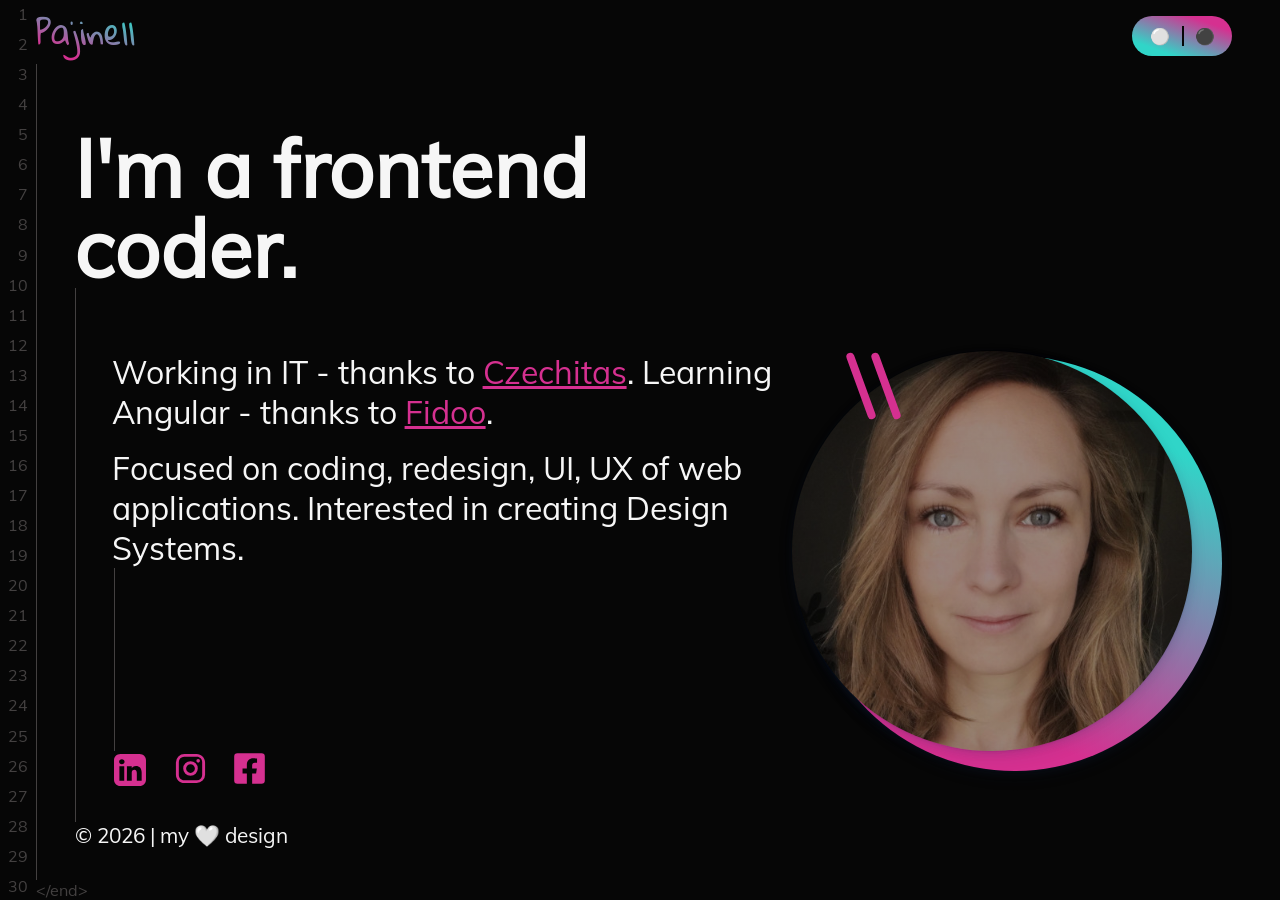
==== index.html @ c5840a4a "Change primary color #d53090" ====
<!DOCTYPE html>
<html lang="en">
  <head>
    <meta charset="UTF-8" />
    <meta name="viewport" content="width=device-width, initial-scale=1.0" />
    <meta
      name="description"
      content="Frontend coder. Focused on coding, redesign, UI, UX of web applications."
    />
    <title>Pajinell | Pavla Havránková</title>
    <link rel="stylesheet" href="styles.css" />
    <!-- <link rel="stylesheet" href="snowflakes.css" /> -->
    <link rel="icon" type="image/png" href="favicon-32x32.png" sizes="32x32" />
    <link rel="icon" type="image/png" href="favicon-16x16.png" sizes="16x16" />
  </head>
  <body class="dark-mode">
    <!-- Global site tag (gtag.js) - Google Analytics -->
    <script
      async
      src="https://www.googletagmanager.com/gtag/js?id=G-JHB2ZJSF8V"
    ></script>
    <script>
      window.dataLayer = window.dataLayer || [];
      function gtag() {
        dataLayer.push(arguments);
      }
      gtag("js", new Date());

      gtag("config", "G-JHB2ZJSF8V");
    </script>
    <div class="switch-mode">
      <a onclick="lightMode()" class="switch-mode__btn light">⚪️</a>
      <a onclick="darkMode()" class="switch-mode__btn dark">⚫️</a>
    </div>
    <section class="container">
      <div class="line-numbers">
        <span>1</span>
        <span>2</span>
        <span>3</span>
        <span>4</span>
        <span>5</span>
        <span>6</span>
        <span>7</span>
        <span>8</span>
        <span>9</span>
        <span>10</span>
        <span>11</span>
        <span>12</span>
        <span>13</span>
        <span>14</span>
        <span>15</span>
        <span>16</span>
        <span>17</span>
        <span>18</span>
        <span>19</span>
        <span>20</span>
        <span>21</span>
        <span>22</span>
        <span>23</span>
        <span>24</span>
        <span>25</span>
        <span>26</span>
        <span>27</span>
        <span>28</span>
        <span>29</span>
        <span>30</span>
      </div>
      <div class="main-footer__container">
        <section class="main-section">
          <div class="texts">
            <div class="logo__container">
              <span class="logo__text">Pajinell</span>
            </div>
            <h1 class="heading pl--2 ml--3">I'm a frontend coder.</h1>
            <p class="coffee pl--3 ml--7">
              Working in IT - thanks to
              <a href="https://www.czechitas.cz/" target="_blank">Czechitas</a>.
              Learning Angular - thanks to
              <a href="https://www.fidoo.com/" target="_blank">Fidoo</a>.
            </p>
            <p class="link pl--3 ml--7">
              Focused on coding, redesign, UI, UX of web applications.
              Interested in creating Design Systems.
            </p>
          </div>
          <div class="profile">
            <div class="profile__photo"></div>
          </div>
        </section>
        <footer class="footer">
          <div class="socials code-line ml--10">
            <a
              href="https://www.linkedin.com/in/pavla-havrankova/"
              target="_blank"
              class="socials__icon li-icon"
            >
              <svg
                xmlns="http://www.w3.org/2000/svg"
                class="li-icon__svg"
                xmlns:xlink="http://www.w3.org/1999/xlink"
                aria-hidden="true"
                focusable="false"
                width="32px"
                height="32px"
                style="
                  -ms-transform: rotate(360deg);
                  -webkit-transform: rotate(360deg);
                  transform: rotate(360deg);
                "
                preserveAspectRatio="xMidYMid meet"
                viewBox="0 0 1000 1000"
              >
                <path
                  d="M196.064.25C88.347.25.187 88.408.187 196.127v607.841c0 107.717 88.158 195.845 195.877 195.845h607.841c107.718 0 195.845-88.127 195.845-195.845V196.127C999.75 88.41 911.623.25 803.905.25H196.064zm49.266 164.948c51.648 0 83.461 33.906 84.443 78.475c0 43.585-32.797 78.444-85.442 78.444h-.969c-50.665 0-83.412-34.857-83.412-78.444c0-44.568 33.738-78.475 85.379-78.475zm445.08 208.31c99.329 0 173.79 64.922 173.79 204.436v260.449H713.247V595.406c0-61.06-21.847-102.718-76.476-102.718c-41.704 0-66.562 28.078-77.476 55.202c-3.987 9.704-4.967 23.257-4.967 36.832v253.671H403.375s1.981-411.613 0-454.233h150.984v64.324c20.06-30.95 55.942-74.977 136.051-74.977zm-521.556 10.685h150.953v454.202H168.854V384.193z"
                  fill="#d53090"
                />
              </svg>
            </a>
            <a
              href="https://www.instagram.com/pajinell/"
              target="_blank"
              class="socials__icon fb-icon"
            >
              <svg
                xmlns="http://www.w3.org/2000/svg"
                xmlns:xlink="http://www.w3.org/1999/xlink"
                aria-hidden="true"
                focusable="false"
                width="35px"
                height="35px"
                style="
                  -ms-transform: rotate(360deg);
                  -webkit-transform: rotate(360deg);
                  transform: rotate(360deg);
                "
                preserveAspectRatio="xMidYMid meet"
                viewBox="0 0 24 24"
              >
                <path
                  d="M7.8 2h8.4C19.4 2 22 4.6 22 7.8v8.4a5.8 5.8 0 0 1-5.8 5.8H7.8C4.6 22 2 19.4 2 16.2V7.8A5.8 5.8 0 0 1 7.8 2m-.2 2A3.6 3.6 0 0 0 4 7.6v8.8C4 18.39 5.61 20 7.6 20h8.8a3.6 3.6 0 0 0 3.6-3.6V7.6C20 5.61 18.39 4 16.4 4H7.6m9.65 1.5a1.25 1.25 0 0 1 1.25 1.25A1.25 1.25 0 0 1 17.25 8A1.25 1.25 0 0 1 16 6.75a1.25 1.25 0 0 1 1.25-1.25M12 7a5 5 0 0 1 5 5a5 5 0 0 1-5 5a5 5 0 0 1-5-5a5 5 0 0 1 5-5m0 2a3 3 0 0 0-3 3a3 3 0 0 0 3 3a3 3 0 0 0 3-3a3 3 0 0 0-3-3z"
                  fill="#d53090"
                />
              </svg>
            </a>
            <a
              href="https://www.facebook.com/Pajinell/"
              target="_blank"
              class="socials__icon ig-icon"
            >
              <svg
                xmlns="http://www.w3.org/2000/svg"
                xmlns:xlink="http://www.w3.org/1999/xlink"
                aria-hidden="true"
                focusable="false"
                width="35px"
                height="35px"
                style="
                  -ms-transform: rotate(360deg);
                  -webkit-transform: rotate(360deg);
                  transform: rotate(360deg);
                "
                preserveAspectRatio="xMidYMid meet"
                viewBox="0 0 448 512"
              >
                <path
                  d="M400 32H48A48 48 0 0 0 0 80v352a48 48 0 0 0 48 48h137.25V327.69h-63V256h63v-54.64c0-62.15 37-96.48 93.67-96.48c27.14 0 55.52 4.84 55.52 4.84v61h-31.27c-30.81 0-40.42 19.12-40.42 38.73V256h68.78l-11 71.69h-57.78V480H400a48 48 0 0 0 48-48V80a48 48 0 0 0-48-48z"
                  fill="#d53090"
                />
              </svg>
            </a>
          </div>

          <div class="copyright code-line ml--5">
            &copy; <span id="year"></span> | my 🤍 design
          </div>

          <div class="end code-line">&lt;/end&gt;</div>
        </footer>
      </div>
    </section>
    <!-- winter snowflakes 
    <div class="snowflakes" aria-hidden="true">
      <div class="snowflake">
      </div>
      <div class="snowflake bigger">
      </div>
      <div class="snowflake">
      </div>
      <div class="snowflake">
      </div>
      <div class="snowflake bigger">
      </div>
      <div class="snowflake bigger">
      </div>
      <div class="snowflake">
      </div>
      <div class="snowflake">
      </div>
      <div class="snowflake bigger">
      </div>
      <div class="snowflake">
      </div>
      <div class="snowflake">
      </div>
      <div class="snowflake bigger">
      </div>
    </div> -->

    <script src="js.js"></script>
  </body>
</html>
---- styles.css ----
@font-face {
  font-family: "Gloria Hallelujah";
  src: url("fonts/GloriaHallelujah-Regular.ttf");
}

@font-face {
  font-family: Mulish;
  src: url("fonts/Mulish-Regular.ttf");
}

:root {
  --primary-color: #d53090;
  --complementary-color: #30d5c8;
  --shapes-color-light: #d7d0ce;
  --shapes-color-dark: #434040;
  --text-color-light: #221b1a;
  --text-color-dark: #f6f6f6;
  --background-light: white;
  --background-dark: #060606;
}

* {
  margin: 0;
  padding: 0;
}

*,
html,
::after,
::before {
  box-sizing: inherit;
}

body {
  text-rendering: optimizeLegibility;
  font-family: Mulish, Roboto, sans-serif;
  background: var(--background-light);
  color: var(--text-color-light);
}

body.dark-mode {
  background: var(--background-dark);
  color: var(--text-color-dark);
}

/* MAIN LAYOUT */
.container {
  max-width: 1500px;
  padding-right: 3rem;
  height: 100vh;
  display: flex;
  overflow-y: auto;
  overflow-x: hidden;
  position: relative;
}

.main-footer__container {
  display: flex;
  flex-direction: column;
  justify-content: space-between;
  overflow: hidden;
  position: relative;
  height: 100vh;
}

.main-section {
  display: flex;
  justify-content: space-between;
  flex: 1;
}

.texts {
  max-width: 65%;
}

.profile {
  min-width: 440px;
  align-self: flex-end;
  margin-top: 6rem;
  position: relative;
}

.footer {
  max-width: 65%;
}

/* TEXTS */
.texts a {
  color: var(--primary-color);
  transition: all 0.3s ease-in-out;
  transform: translate3d(0px, 0px, 0px);
  display: inline-block;
}

body.dark-mode .texts a {
  color: var(--primary-color);
}

.texts a:hover,
.texts a:focus {
  transform: translate3d(0px, -2px, 0px);
}

.logo__container {
  font-family: "Gloria Hallelujah", Roboto, sans-serif;
  font-size: 2rem;
  position: relative;
  display: inline-block;
  background: var(--background-light);
}

body.dark-mode .logo__container {
  background: var(--background-dark);
}

.logo__text {
  color: transparent;
  background: linear-gradient(20deg, #d53090 20%, #30d5c8 80%, #30d5c8 100%);
  -webkit-background-clip: text;
  background-clip: text;
}

.heading {
  background: var(--background-light);
  font-size: 5rem;
  line-height: 1;
  padding-top: 4rem;
}

body.dark-mode .heading {
  background: var(--background-dark);
}

.coffee {
  background: var(--background-light);
  font-size: 2rem;
  padding-top: 4rem;
}

body.dark-mode .coffee {
  background: var(--background-dark);
}

.link {
  background: var(--background-light);
  font-size: 2rem;
  padding-top: 1rem;
}

body.dark-mode .link {
  background: var(--background-dark);
}

/* SWITCH MODES */
.switch-mode {
  display: none;
}

.switch-mode {
  position: absolute;
  display: flex;
  right: 3rem;
  top: 1rem;
  width: 100px;
  height: 40px;
  border-radius: 30px;
  background: linear-gradient(20deg, #30d5c8 20%, #d53090 80%, #d53090 100%);
}

.switch-mode::after {
  content: "";
  width: 2px;
  height: 20px;
  position: absolute;
  top: 10px;
  background: white;
  left: 50px;
}

body.dark-mode .switch-mode::after {
  background: var(--background-dark);
}

body.light-mode .switch-mode::after {
  background: var(--background-light);
}

.switch-mode__btn {
  flex-basis: 50%;
  display: flex;
  justify-content: center;
  align-items: center;
  line-height: 1;
  cursor: pointer;
  z-index: 100;
}

.switch-mode__btn.light {
  color: white;
  padding-left: 5px;
}

.switch-mode__btn.dark {
  color: black;
  padding-right: 5px;
}

/* LINE NUMBERS */
.line-numbers {
  display: flex;
  flex-direction: column;
  justify-content: space-between;
  overflow-y: hidden;
  color: var(--shapes-color-light);
  flex-shrink: 0;
}

body.dark-mode .line-numbers {
  color: var(--shapes-color-dark);
}

.line-numbers span {
  padding: 4px 8px;
  text-align: right;
}

/* CODE LINE */
.code-line {
  position: relative;
}

.code-line::after {
  content: "";
  position: absolute;
  bottom: 0;
  left: 0;
  display: block;
  width: 1px;
  height: 4000px;
  background: var(--shapes-color-light);
  z-index: -1;
}

body.dark-mode .code-line::after {
  background: var(--shapes-color-dark);
}

/* PROFILE IMG */
.profile::before {
  content: "";
  display: block;
  position: absolute;
  top: 0px;
  left: 90px;
  width: 8px;
  height: 70px;
  background: var(--primary-color);
  border-radius: 10px;
  transform: rotateZ(-20deg);
  z-index: 1;
}

.profile__photo {
  position: relative;
  background-image: linear-gradient(rgba(0, 0, 0, 0.4), rgba(0, 0, 0, 0.4)),
    url("img/pajinell.jpg");
  background-size: cover;
  border-radius: 50%;
  width: 400px;
  height: 400px;
  flex-shrink: 0;
  flex-grow: 0;
  box-shadow: 0px 0px 1px rgba(25, 50, 90, 0.1),
    0px 1px 2px rgba(25, 50, 90, 0.1), 0px 3px 8px rgba(25, 50, 90, 0.1),
    0px 6px 16px rgba(25, 50, 90, 0.1);
}

.profile__photo::after {
  content: "";
  display: block;
  position: absolute;
  top: 5px;
  left: 15px;
  width: 415px;
  height: 415px;
  border-radius: 50%;
  background: linear-gradient(20deg, #d53090 20%, #30d5c8 80%, #30d5c8 100%);
  z-index: -1;
  box-shadow: 0px 0px 1px rgba(25, 50, 90, 0.1),
    0px 1px 2px rgba(25, 50, 90, 0.1), 0px 3px 8px rgba(25, 50, 90, 0.1),
    0px 6px 16px rgba(25, 50, 90, 0.1);
}

.profile__photo::before {
  content: "";
  display: block;
  position: absolute;
  top: 0px;
  left: 65px;
  width: 8px;
  height: 70px;
  background: var(--primary-color);
  border-radius: 10px;
  transform: rotateZ(-20deg);
}

/* FOOTER */
.socials,
.copyright,
.end {
  position: relative;
  background: var(--background-light);
}

body.dark-mode .socials,
body.dark-mode .copyright,
body.dark-mode .end {
  background: var(--background-dark);
}

.copyright {
  margin-top: 2rem;
  margin-bottom: 2rem;
  font-size: 1.3rem;
}

.socials__icon {
  width: 35px;
  height: 35px;
  margin-right: 20px;
  display: inline-block;
  transition: all 0.3s ease-in-out;
  transform: translate3d(0px, 0px, 0px);
}

.socials__icon:hover,
.socials__icon:focus {
  transform: translate3d(0px, -2px, 0px);
}

.end {
  color: var(--shapes-color-light);
}

body.dark-mode .end {
  color: var(--shapes-color-dark);
}

/* MEDIA */
@media screen and (max-width: 1200px) {
  .main-footer__container,
  .container {
    height: 100%;
  }

  .main-section {
    flex-direction: column;
  }

  .profile {
    margin-bottom: 6rem;
  }
}

@media screen and (max-width: 850px) {
  .texts,
  .footer {
    max-width: 100%;
  }

  .profile {
    min-width: 285px;
  }

  .profile__photo {
    width: 250px;
    height: 250px;
  }

  .profile__photo::after {
    width: 265px;
    height: 265px;
  }

  .profile::before {
    height: 55px;
    top: -5px;
    left: 60px;
  }

  .profile__photo::before {
    height: 55px;
    top: -5px;
    left: 40px;
  }
}

@media screen and (max-width: 700px) {
  .heading {
    font-size: 4rem;
    padding-top: 3rem;
  }

  .coffee {
    font-size: 1.5rem;
    padding-top: 3rem;
  }

  .link {
    font-size: 1.5rem;
  }

  .container {
    padding-right: 1rem;
  }

  .switch-mode {
    right: 1rem;
  }

  .copyright {
    font-size: 1rem;
  }

  .line-numbers {
    font-size: 0.8rem;
  }
}

/* UTILITIES */
.ml--2 {
  margin-left: 2%;
}

.ml--3 {
  margin-left: 3%;
}

.ml--5 {
  margin-left: 5%;
}

.ml--7 {
  margin-left: 7%;
}

.ml--10 {
  margin-left: 10%;
}

.pl--2 {
  padding-left: 2%;
}

.pl--3 {
  padding-left: 3%;
}

.pl--5 {
  padding-left: 5%;
}

.pl--10 {
  padding-left: 10%;
}

.pl--15 {
  padding-left: 15%;
}
---- snowflakes.css ----
/* customizable snowflake styling */
.snowflake {
    height: 2px;
    width: 2px;
    background: #fff;
    border-radius: 99px;
    box-shadow: 0px 0px 2px 2px rgb(255 255 255 / 90%);
}

.snowflake.bigger {
    height: 4px;
    width: 4px;
}

@-webkit-keyframes snowflakes-fall {
  0% {
    top: -10%;
  }
  100% {
    top: 100%;
  }
}
@-webkit-keyframes snowflakes-shake {
  0%,
  100% {
    -webkit-transform: translateX(0);
    transform: translateX(0);
  }
  50% {
    -webkit-transform: translateX(80px);
    transform: translateX(80px);
  }
}
@keyframes snowflakes-fall {
  0% {
    top: -10%;
  }
  100% {
    top: 100%;
  }
}
@keyframes snowflakes-shake {
  0%,
  100% {
    transform: translateX(0);
  }
  50% {
    transform: translateX(80px);
  }
}
.snowflake {
  position: fixed;
  top: -10%;
  z-index: 9999;
  -webkit-user-select: none;
  -moz-user-select: none;
  -ms-user-select: none;
  user-select: none;
  cursor: default;
  -webkit-animation-name: snowflakes-fall, snowflakes-shake;
  -webkit-animation-duration: 10s, 3s;
  -webkit-animation-timing-function: linear, ease-in-out;
  -webkit-animation-iteration-count: infinite, infinite;
  -webkit-animation-play-state: running, running;
  animation-name: snowflakes-fall, snowflakes-shake;
  animation-duration: 10s, 3s;
  animation-timing-function: linear, ease-in-out;
  animation-iteration-count: infinite, infinite;
  animation-play-state: running, running;
}
.snowflake:nth-of-type(0) {
  left: 1%;
  -webkit-animation-delay: 0s, 0s;
  animation-delay: 0s, 0s;
}
.snowflake:nth-of-type(1) {
  left: 10%;
  -webkit-animation-delay: 1s, 1s;
  animation-delay: 1s, 1s;
}
.snowflake:nth-of-type(2) {
  left: 20%;
  -webkit-animation-delay: 6s, 0.5s;
  animation-delay: 6s, 0.5s;
}
.snowflake:nth-of-type(3) {
  left: 30%;
  -webkit-animation-delay: 4s, 2s;
  animation-delay: 4s, 2s;
}
.snowflake:nth-of-type(4) {
  left: 40%;
  -webkit-animation-delay: 2s, 2s;
  animation-delay: 2s, 2s;
}
.snowflake:nth-of-type(5) {
  left: 50%;
  -webkit-animation-delay: 8s, 3s;
  animation-delay: 8s, 3s;
}
.snowflake:nth-of-type(6) {
  left: 60%;
  -webkit-animation-delay: 6s, 2s;
  animation-delay: 6s, 2s;
}
.snowflake:nth-of-type(7) {
  left: 70%;
  -webkit-animation-delay: 2.5s, 1s;
  animation-delay: 2.5s, 1s;
}
.snowflake:nth-of-type(8) {
  left: 80%;
  -webkit-animation-delay: 1s, 0s;
  animation-delay: 1s, 0s;
}
.snowflake:nth-of-type(9) {
  left: 90%;
  -webkit-animation-delay: 3s, 1.5s;
  animation-delay: 3s, 1.5s;
}
.snowflake:nth-of-type(10) {
  left: 25%;
  -webkit-animation-delay: 2s, 0s;
  animation-delay: 2s, 0s;
}
.snowflake:nth-of-type(11) {
  left: 65%;
  -webkit-animation-delay: 4s, 2.5s;
  animation-delay: 4s, 2.5s;
}


/*
<!-- winter snowflakes -->
color: #fff;
font-size: 1em;
font-family: Arial, sans-serif;
text-shadow: 0 0 5px #000;

<div class="snowflakes" aria-hidden="true">
    <div class="snowflake">
    ❅
    </div>
    <div class="snowflake">
    ❆
    </div>
    <div class="snowflake">
    ❅
    </div>
    <div class="snowflake">
    ❆
    </div>
    <div class="snowflake">
    ❅
    </div>
    <div class="snowflake">
    ❆
    </div>
    <div class="snowflake">
    ❅
    </div>
    <div class="snowflake">
    ❆
    </div>
    <div class="snowflake">
    ❅
    </div>
    <div class="snowflake">
    ❆
    </div>
    <div class="snowflake">
    ❅
    </div>
    <div class="snowflake">
    ❆
    </div>
</div>
*/
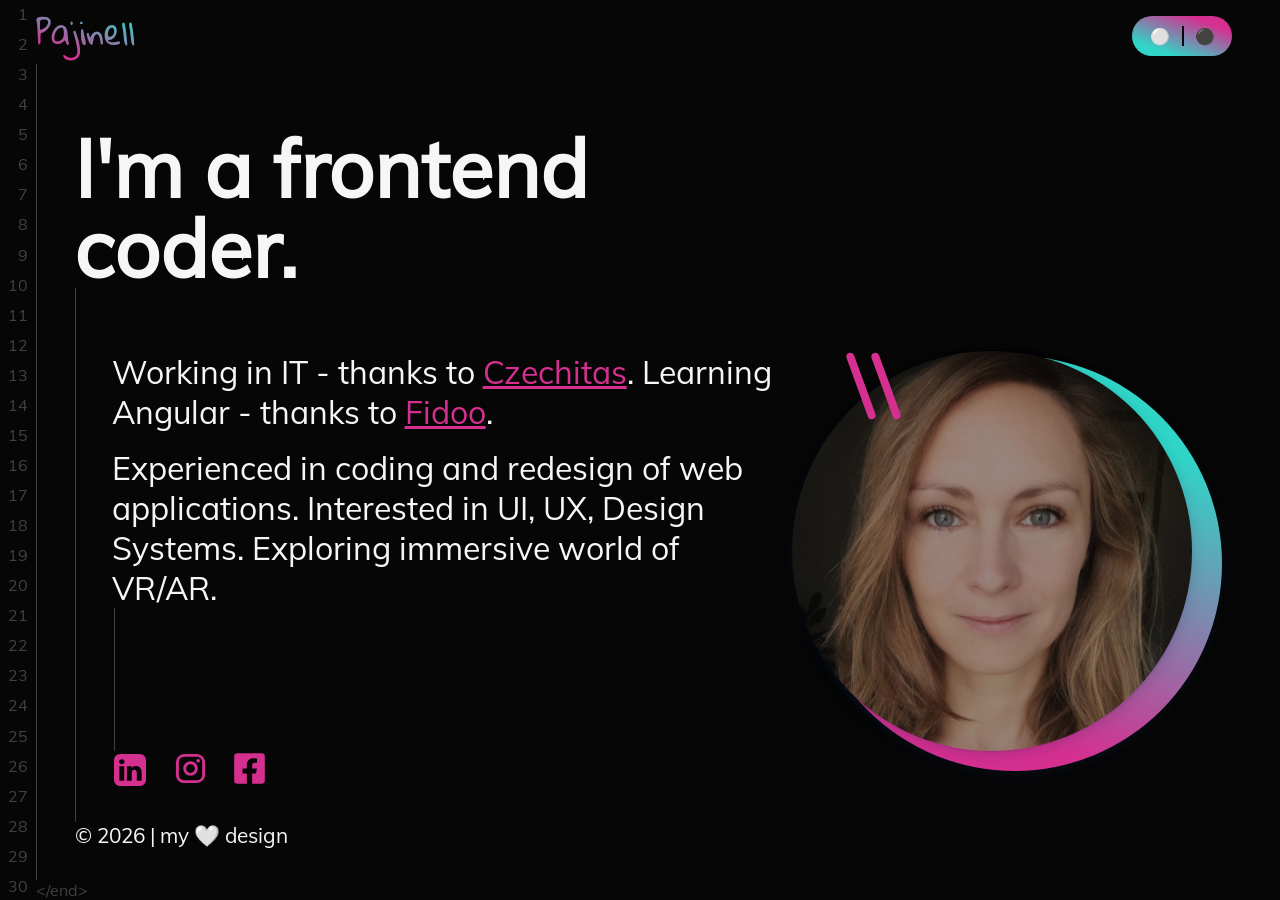
==== commit aea950a0: "feat: change text in my bio" ====
--- a/index.html
+++ b/index.html
@@ -79,8 +79,9 @@
               <a href="https://www.fidoo.com/" target="_blank">Fidoo</a>.
             </p>
             <p class="link pl--3 ml--7">
-              Focused on coding, redesign, UI, UX of web applications.
-              Interested in creating Design Systems.
+              Experienced in coding and redesign of web applications.
+              Interested in UI, UX, Design Systems.
+              Exploring immersive world of VR/AR.
             </p>
           </div>
           <div class="profile">
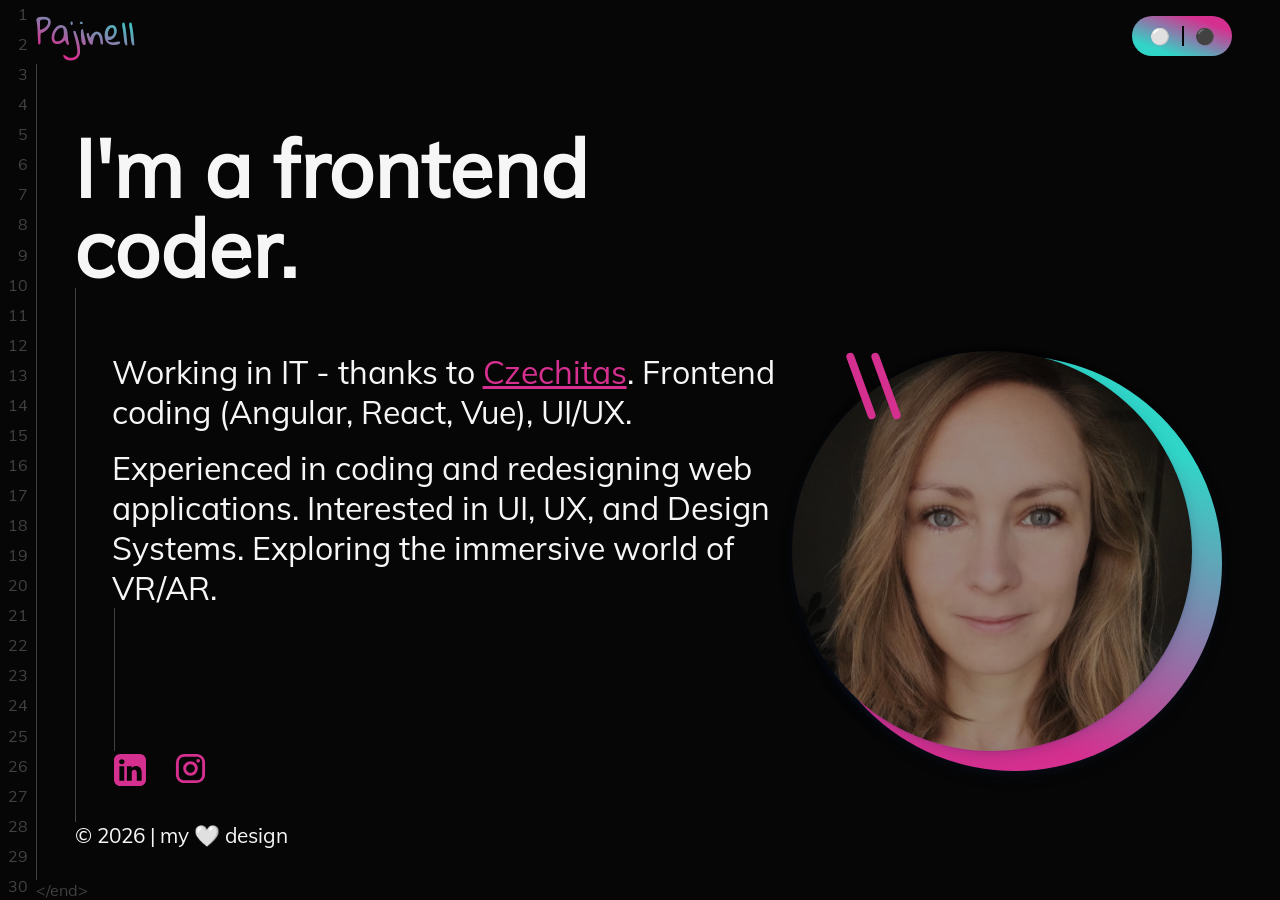
==== commit 891eaa2b: "Update main text and socials" ====
--- a/index.html
+++ b/index.html
@@ -75,13 +75,12 @@
             <p class="coffee pl--3 ml--7">
               Working in IT - thanks to
               <a href="https://www.czechitas.cz/" target="_blank">Czechitas</a>.
-              Learning Angular - thanks to
-              <a href="https://www.fidoo.com/" target="_blank">Fidoo</a>.
+              Frontend coding (Angular, React, Vue), UI/UX.
             </p>
             <p class="link pl--3 ml--7">
-              Experienced in coding and redesign of web applications.
-              Interested in UI, UX, Design Systems.
-              Exploring immersive world of VR/AR.
+              Experienced in coding and redesigning web applications. Interested
+              in UI, UX, and Design Systems. Exploring the immersive world of
+              VR/AR.
             </p>
           </div>
           <div class="profile">
@@ -143,7 +142,7 @@
                 />
               </svg>
             </a>
-            <a
+            <!-- <a
               href="https://www.facebook.com/Pajinell/"
               target="_blank"
               class="socials__icon ig-icon"
@@ -168,7 +167,7 @@
                   fill="#d53090"
                 />
               </svg>
-            </a>
+            </a> -->
           </div>
 
           <div class="copyright code-line ml--5">
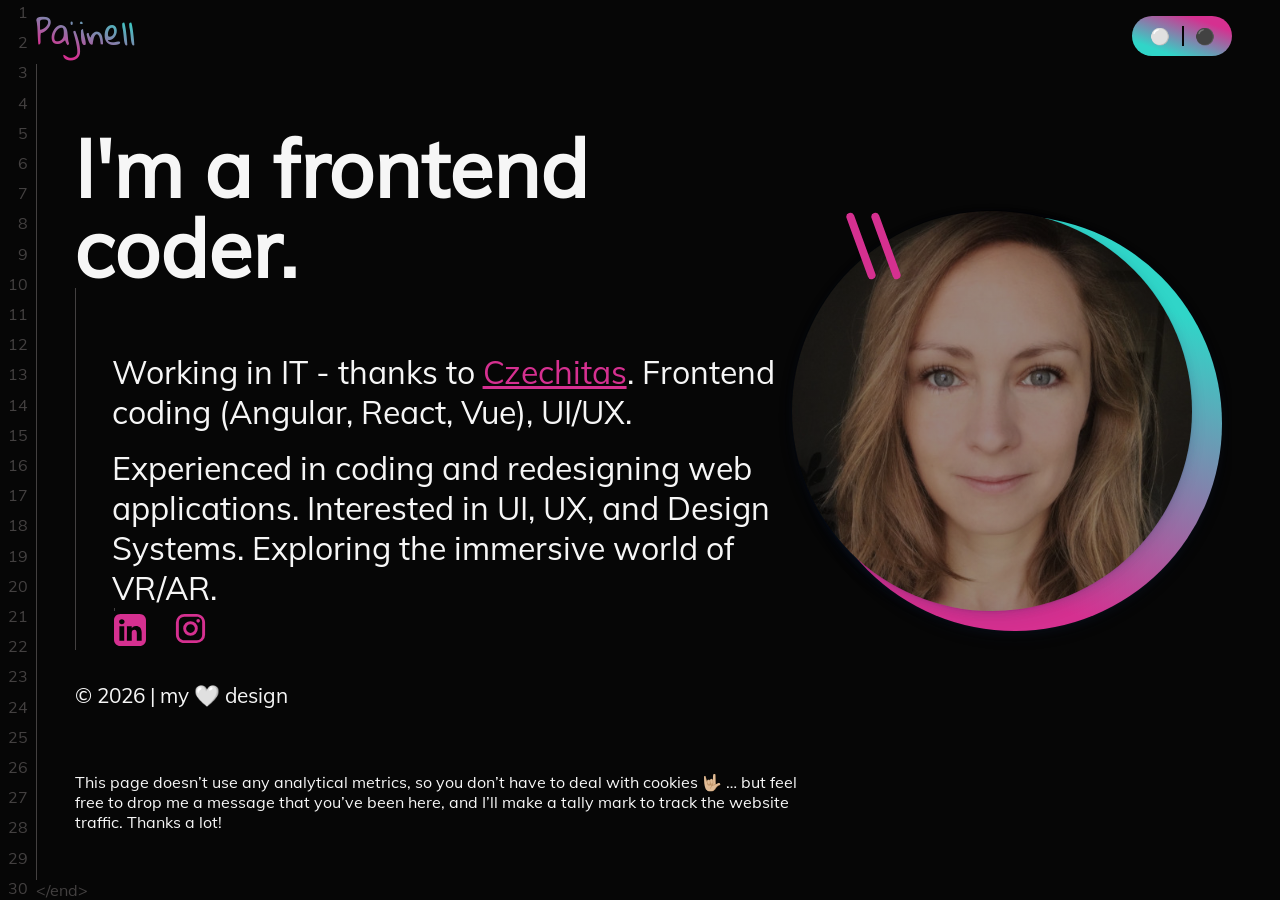
==== commit b074c152: "Added non-cookies :-)" ====
--- a/index.html
+++ b/index.html
@@ -9,25 +9,10 @@
     />
     <title>Pajinell | Pavla Havránková</title>
     <link rel="stylesheet" href="styles.css" />
-    <!-- <link rel="stylesheet" href="snowflakes.css" /> -->
     <link rel="icon" type="image/png" href="favicon-32x32.png" sizes="32x32" />
     <link rel="icon" type="image/png" href="favicon-16x16.png" sizes="16x16" />
   </head>
   <body class="dark-mode">
-    <!-- Global site tag (gtag.js) - Google Analytics -->
-    <script
-      async
-      src="https://www.googletagmanager.com/gtag/js?id=G-JHB2ZJSF8V"
-    ></script>
-    <script>
-      window.dataLayer = window.dataLayer || [];
-      function gtag() {
-        dataLayer.push(arguments);
-      }
-      gtag("js", new Date());
-
-      gtag("config", "G-JHB2ZJSF8V");
-    </script>
     <div class="switch-mode">
       <a onclick="lightMode()" class="switch-mode__btn light">⚪️</a>
       <a onclick="darkMode()" class="switch-mode__btn dark">⚫️</a>
@@ -72,12 +57,12 @@
               <span class="logo__text">Pajinell</span>
             </div>
             <h1 class="heading pl--2 ml--3">I'm a frontend coder.</h1>
-            <p class="coffee pl--3 ml--7">
+            <p class="about__top pl--3 ml--7">
               Working in IT - thanks to
               <a href="https://www.czechitas.cz/" target="_blank">Czechitas</a>.
               Frontend coding (Angular, React, Vue), UI/UX.
             </p>
-            <p class="link pl--3 ml--7">
+            <p class="about__bottom pl--3 ml--7">
               Experienced in coding and redesigning web applications. Interested
               in UI, UX, and Design Systems. Exploring the immersive world of
               VR/AR.
@@ -142,69 +127,23 @@
                 />
               </svg>
             </a>
-            <!-- <a
-              href="https://www.facebook.com/Pajinell/"
-              target="_blank"
-              class="socials__icon ig-icon"
-            >
-              <svg
-                xmlns="http://www.w3.org/2000/svg"
-                xmlns:xlink="http://www.w3.org/1999/xlink"
-                aria-hidden="true"
-                focusable="false"
-                width="35px"
-                height="35px"
-                style="
-                  -ms-transform: rotate(360deg);
-                  -webkit-transform: rotate(360deg);
-                  transform: rotate(360deg);
-                "
-                preserveAspectRatio="xMidYMid meet"
-                viewBox="0 0 448 512"
-              >
-                <path
-                  d="M400 32H48A48 48 0 0 0 0 80v352a48 48 0 0 0 48 48h137.25V327.69h-63V256h63v-54.64c0-62.15 37-96.48 93.67-96.48c27.14 0 55.52 4.84 55.52 4.84v61h-31.27c-30.81 0-40.42 19.12-40.42 38.73V256h68.78l-11 71.69h-57.78V480H400a48 48 0 0 0 48-48V80a48 48 0 0 0-48-48z"
-                  fill="#d53090"
-                />
-              </svg>
-            </a> -->
           </div>
 
-          <div class="copyright code-line ml--5">
-            &copy; <span id="year"></span> | my 🤍 design
+          <div class="copyright-cookies code-line ml--5">
+            <div class="copyright">&copy; <span id="year"></span> | my 🤍 design</div>
+            <div class="cookies" style="font-size: 1rem; position: static">
+              <p>
+                This page doesn’t use any analytical metrics, so you don’t have
+                to deal with cookies 🤟🏼 … but feel free to drop me a message that
+                you’ve been here, and I’ll make a tally mark to track the
+                website traffic. Thanks a lot!
+              </p>
+            </div>
           </div>
-
           <div class="end code-line">&lt;/end&gt;</div>
         </footer>
       </div>
     </section>
-    <!-- winter snowflakes 
-    <div class="snowflakes" aria-hidden="true">
-      <div class="snowflake">
-      </div>
-      <div class="snowflake bigger">
-      </div>
-      <div class="snowflake">
-      </div>
-      <div class="snowflake">
-      </div>
-      <div class="snowflake bigger">
-      </div>
-      <div class="snowflake bigger">
-      </div>
-      <div class="snowflake">
-      </div>
-      <div class="snowflake">
-      </div>
-      <div class="snowflake bigger">
-      </div>
-      <div class="snowflake">
-      </div>
-      <div class="snowflake">
-      </div>
-      <div class="snowflake bigger">
-      </div>
-    </div> -->
 
     <script src="js.js"></script>
   </body>
--- a/styles.css
+++ b/styles.css
@@ -47,7 +47,8 @@
 .container {
   max-width: 1500px;
   padding-right: 3rem;
-  height: 100vh;
+  height: 100%;
+  min-height: 100vh;
   display: flex;
   overflow-y: auto;
   overflow-x: hidden;
@@ -60,7 +61,8 @@
   justify-content: space-between;
   overflow: hidden;
   position: relative;
-  height: 100vh;
+  height: 100%;
+  min-height: 100vh;
 }
 
 .main-section {
@@ -131,23 +133,23 @@
   background: var(--background-dark);
 }
 
-.coffee {
+.about__top {
   background: var(--background-light);
   font-size: 2rem;
   padding-top: 4rem;
 }
 
-body.dark-mode .coffee {
-  background: var(--background-dark);
-}
-
-.link {
+body.dark-mode .about__top {
+  background: var(--background-dark);
+}
+
+.about__bottom {
   background: var(--background-light);
   font-size: 2rem;
   padding-top: 1rem;
 }
 
-body.dark-mode .link {
+body.dark-mode .about__bottom {
   background: var(--background-dark);
 }
 
@@ -220,7 +222,7 @@
 }
 
 .line-numbers span {
-  padding: 4px 8px;
+  padding: 2px 8px;
   text-align: right;
 }
 
@@ -306,22 +308,27 @@
 
 /* FOOTER */
 .socials,
-.copyright,
+.copyright-cookies,
 .end {
   position: relative;
   background: var(--background-light);
 }
 
 body.dark-mode .socials,
-body.dark-mode .copyright,
+body.dark-mode .copyright-cookies,
 body.dark-mode .end {
   background: var(--background-dark);
 }
 
 .copyright {
-  margin-top: 2rem;
-  margin-bottom: 2rem;
+  padding-top: 2rem;
   font-size: 1.3rem;
+}
+
+.cookies {
+  padding-top: 4rem;
+  padding-bottom: 3rem;
+  font-size: 1rem;
 }
 
 .socials__icon {
@@ -348,11 +355,6 @@
 
 /* MEDIA */
 @media screen and (max-width: 1200px) {
-  .main-footer__container,
-  .container {
-    height: 100%;
-  }
-
   .main-section {
     flex-direction: column;
   }
@@ -401,12 +403,12 @@
     padding-top: 3rem;
   }
 
-  .coffee {
+  .about__top {
     font-size: 1.5rem;
     padding-top: 3rem;
   }
 
-  .link {
+  .about__bottom {
     font-size: 1.5rem;
   }
 
@@ -420,6 +422,10 @@
 
   .copyright {
     font-size: 1rem;
+  }
+
+  .cookies {
+    font-size: .8rem;
   }
 
   .line-numbers {
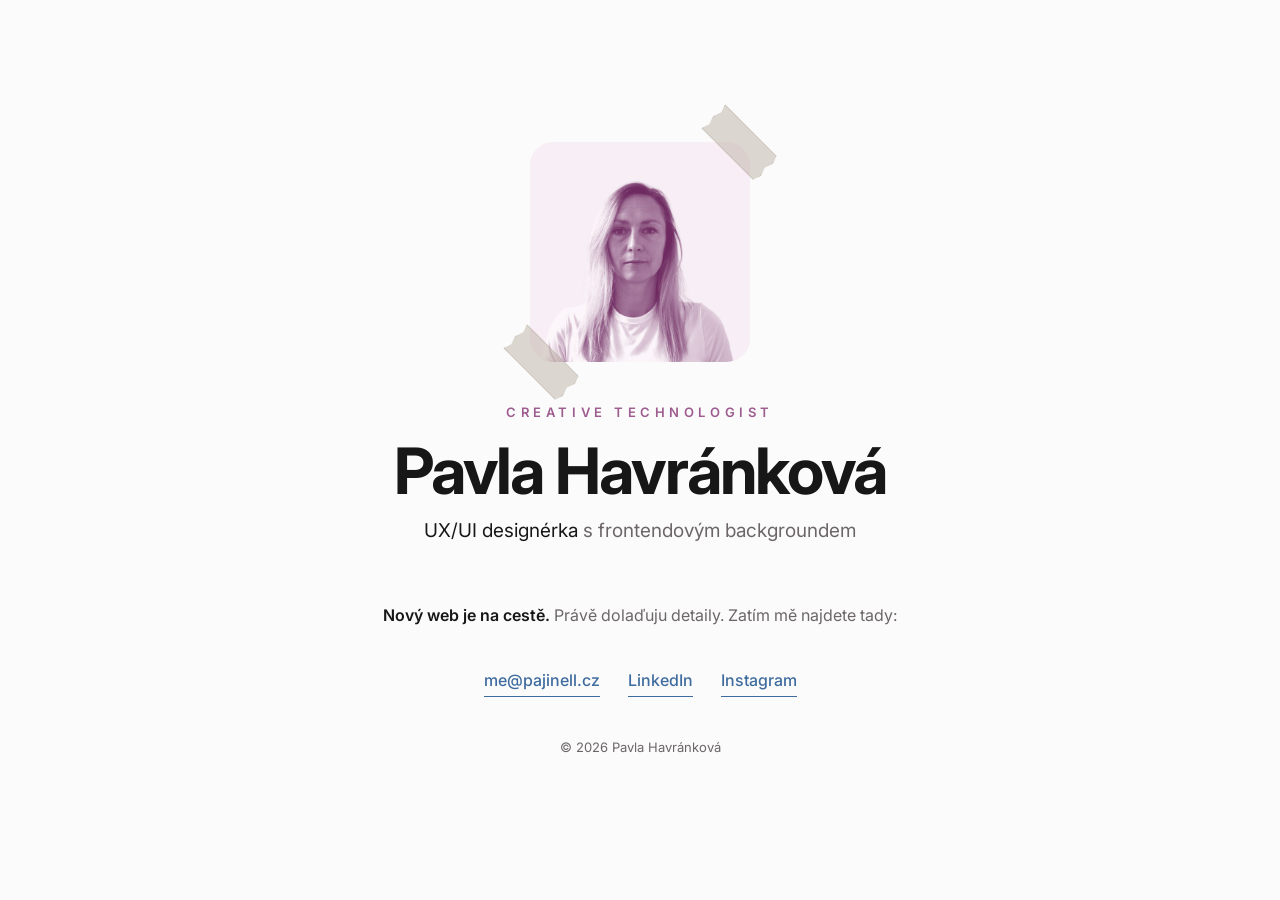
==== commit 183a2071: "Update index html" ====
--- a/index.html
+++ b/index.html
@@ -1,150 +1,104 @@
 <!DOCTYPE html>
-<html lang="en">
-  <head>
-    <meta charset="UTF-8" />
-    <meta name="viewport" content="width=device-width, initial-scale=1.0" />
-    <meta
-      name="description"
-      content="Frontend coder. Focused on coding, redesign, UI, UX of web applications."
-    />
-    <title>Pajinell | Pavla Havránková</title>
-    <link rel="stylesheet" href="styles.css" />
-    <link rel="icon" type="image/png" href="favicon-32x32.png" sizes="32x32" />
-    <link rel="icon" type="image/png" href="favicon-16x16.png" sizes="16x16" />
-  </head>
-  <body class="dark-mode">
-    <div class="switch-mode">
-      <a onclick="lightMode()" class="switch-mode__btn light">⚪️</a>
-      <a onclick="darkMode()" class="switch-mode__btn dark">⚫️</a>
-    </div>
-    <section class="container">
-      <div class="line-numbers">
-        <span>1</span>
-        <span>2</span>
-        <span>3</span>
-        <span>4</span>
-        <span>5</span>
-        <span>6</span>
-        <span>7</span>
-        <span>8</span>
-        <span>9</span>
-        <span>10</span>
-        <span>11</span>
-        <span>12</span>
-        <span>13</span>
-        <span>14</span>
-        <span>15</span>
-        <span>16</span>
-        <span>17</span>
-        <span>18</span>
-        <span>19</span>
-        <span>20</span>
-        <span>21</span>
-        <span>22</span>
-        <span>23</span>
-        <span>24</span>
-        <span>25</span>
-        <span>26</span>
-        <span>27</span>
-        <span>28</span>
-        <span>29</span>
-        <span>30</span>
-      </div>
-      <div class="main-footer__container">
-        <section class="main-section">
-          <div class="texts">
-            <div class="logo__container">
-              <span class="logo__text">Pajinell</span>
-            </div>
-            <h1 class="heading pl--2 ml--3">I'm a frontend coder.</h1>
-            <p class="about__top pl--3 ml--7">
-              Working in IT - thanks to
-              <a href="https://www.czechitas.cz/" target="_blank">Czechitas</a>.
-              Frontend coding (Angular, React, Vue), UI/UX.
-            </p>
-            <p class="about__bottom pl--3 ml--7">
-              Experienced in coding and redesigning web applications. Interested
-              in UI, UX, and Design Systems. Exploring the immersive world of
-              VR/AR.
-            </p>
-          </div>
-          <div class="profile">
-            <div class="profile__photo"></div>
-          </div>
-        </section>
-        <footer class="footer">
-          <div class="socials code-line ml--10">
-            <a
-              href="https://www.linkedin.com/in/pavla-havrankova/"
-              target="_blank"
-              class="socials__icon li-icon"
-            >
-              <svg
-                xmlns="http://www.w3.org/2000/svg"
-                class="li-icon__svg"
-                xmlns:xlink="http://www.w3.org/1999/xlink"
-                aria-hidden="true"
-                focusable="false"
-                width="32px"
-                height="32px"
-                style="
-                  -ms-transform: rotate(360deg);
-                  -webkit-transform: rotate(360deg);
-                  transform: rotate(360deg);
-                "
-                preserveAspectRatio="xMidYMid meet"
-                viewBox="0 0 1000 1000"
-              >
-                <path
-                  d="M196.064.25C88.347.25.187 88.408.187 196.127v607.841c0 107.717 88.158 195.845 195.877 195.845h607.841c107.718 0 195.845-88.127 195.845-195.845V196.127C999.75 88.41 911.623.25 803.905.25H196.064zm49.266 164.948c51.648 0 83.461 33.906 84.443 78.475c0 43.585-32.797 78.444-85.442 78.444h-.969c-50.665 0-83.412-34.857-83.412-78.444c0-44.568 33.738-78.475 85.379-78.475zm445.08 208.31c99.329 0 173.79 64.922 173.79 204.436v260.449H713.247V595.406c0-61.06-21.847-102.718-76.476-102.718c-41.704 0-66.562 28.078-77.476 55.202c-3.987 9.704-4.967 23.257-4.967 36.832v253.671H403.375s1.981-411.613 0-454.233h150.984v64.324c20.06-30.95 55.942-74.977 136.051-74.977zm-521.556 10.685h150.953v454.202H168.854V384.193z"
-                  fill="#d53090"
-                />
-              </svg>
-            </a>
-            <a
-              href="https://www.instagram.com/pajinell/"
-              target="_blank"
-              class="socials__icon fb-icon"
-            >
-              <svg
-                xmlns="http://www.w3.org/2000/svg"
-                xmlns:xlink="http://www.w3.org/1999/xlink"
-                aria-hidden="true"
-                focusable="false"
-                width="35px"
-                height="35px"
-                style="
-                  -ms-transform: rotate(360deg);
-                  -webkit-transform: rotate(360deg);
-                  transform: rotate(360deg);
-                "
-                preserveAspectRatio="xMidYMid meet"
-                viewBox="0 0 24 24"
-              >
-                <path
-                  d="M7.8 2h8.4C19.4 2 22 4.6 22 7.8v8.4a5.8 5.8 0 0 1-5.8 5.8H7.8C4.6 22 2 19.4 2 16.2V7.8A5.8 5.8 0 0 1 7.8 2m-.2 2A3.6 3.6 0 0 0 4 7.6v8.8C4 18.39 5.61 20 7.6 20h8.8a3.6 3.6 0 0 0 3.6-3.6V7.6C20 5.61 18.39 4 16.4 4H7.6m9.65 1.5a1.25 1.25 0 0 1 1.25 1.25A1.25 1.25 0 0 1 17.25 8A1.25 1.25 0 0 1 16 6.75a1.25 1.25 0 0 1 1.25-1.25M12 7a5 5 0 0 1 5 5a5 5 0 0 1-5 5a5 5 0 0 1-5-5a5 5 0 0 1 5-5m0 2a3 3 0 0 0-3 3a3 3 0 0 0 3 3a3 3 0 0 0 3-3a3 3 0 0 0-3-3z"
-                  fill="#d53090"
-                />
-              </svg>
-            </a>
-          </div>
+<html lang="cs">
+<head>
+<meta charset="UTF-8">
+<meta name="viewport" content="width=device-width, initial-scale=1.0">
+<title>Pajinell | Pavla Havránková</title>
+<meta name="description" content="Creative Technologist. UX/UI designérka s&nbsp;frontendovým backgroundem. Nový web je na cestě.">
+<link rel="icon" href="favicon.ico" sizes="48x48">
+<link rel="icon" type="image/svg+xml" href="favicon.svg">
+<link rel="icon" type="image/png" sizes="32x32" href="favicon-32x32.png">
+<link rel="icon" type="image/png" sizes="16x16" href="favicon-16x16.png">
+<link rel="apple-touch-icon" href="apple-touch-icon.png">
+<link rel="preconnect" href="https://fonts.googleapis.com">
+<link rel="preconnect" href="https://fonts.gstatic.com" crossorigin>
+<link href="https://fonts.googleapis.com/css2?family=Inter:wght@400;500;600;700&display=swap" rel="stylesheet">
+<style>
+  :root {
+    color-scheme: light dark;
+    --bg: #FBFBFB;
+    --text: #171717;
+    --muted: #6C6667;
+    --accent-text: #9D5C8F;
+    --comp-text: #3F6C9E;
+    --border: #E8E3E4;
+    --photo-bg: #F7EFF5;
+    --tape: rgba(190, 178, 166, 0.5);
+    --tape-edge: rgba(160, 148, 136, 0.35);
+  }
+  @media (prefers-color-scheme: dark) {
+    :root {
+      --bg: #171717;
+      --text: #FBFBFB;
+      --muted: #9B9596;
+      --accent-text: #BF7FB0;
+      --comp-text: #8FB8DD;
+      --border: #2C292A;
+      --photo-bg: #20181E;
+      --tape: rgba(251, 251, 251, 0.16);
+      --tape-edge: rgba(251, 251, 251, 0.28);
+    }
+  }
+  * { margin: 0; padding: 0; box-sizing: border-box; }
+  body {
+    min-height: 100svh;
+    display: flex; flex-direction: column; align-items: center; justify-content: center;
+    gap: 40px; padding: 40px 24px;
+    background: var(--bg); color: var(--text);
+    font-family: "Inter", -apple-system, "Helvetica Neue", Arial, sans-serif;
+    line-height: 1.6; text-align: center;
+  }
+  .photo {
+    position: relative; width: min(220px, 55vw); aspect-ratio: 1;
+    border-radius: 24px; background: var(--photo-bg);
+  }
+  .photo img { width: 100%; height: 100%; object-fit: cover; border-radius: 24px; display: block; }
+  .photo::before, .photo::after {
+    content: ""; position: absolute; width: 74px; height: 32px;
+    background: var(--tape); border: 1px solid var(--tape-edge);
+    transform: rotate(45deg); z-index: 2;
+    clip-path: polygon(0 0, 96% 0, 100% 25%, 96% 50%, 100% 75%, 96% 100%, 0 100%, 4% 75%, 0 50%, 4% 25%);
+  }
+  .photo::before { top: -16px; left: calc(100% - 48px); }
+  .photo::after { top: calc(100% - 16px); left: -26px; }
+  .caption {
+    color: var(--accent-text); font-size: 13px; font-weight: 600;
+    letter-spacing: 0.35em; text-transform: uppercase;
+  }
+  h1 { font-size: clamp(38px, 8vw, 64px); font-weight: 700; letter-spacing: -0.03em; line-height: 1.05; margin-top: 14px; }
+  .subtitle { font-size: 19px; margin-top: 12px; }
+  .subtitle span { color: var(--muted); }
+  .wip { color: var(--muted); margin-top: 56px; }
+  .wip strong { color: var(--text); font-weight: 600; }
+  .links { display: flex; gap: 28px; justify-content: center; flex-wrap: wrap; }
+  .links a { color: var(--comp-text); font-weight: 500; text-decoration: none; border-bottom: 1px solid var(--comp-text); padding-bottom: 2px; }
+  .email { color: var(--accent-text); border-color: var(--accent-text); }
+  footer { font-size: 13px; color: var(--muted); }
+</style>
+</head>
+<body>
 
-          <div class="copyright-cookies code-line ml--5">
-            <div class="copyright">&copy; <span id="year"></span> | my 🤍 design</div>
-            <div class="cookies" style="font-size: 1rem; position: static">
-              <p>
-                This page doesn’t use any analytical metrics, so you don’t have
-                to deal with cookies 🤟🏼 … but feel free to drop me a message that
-                you’ve been here, and I’ll make a tally mark to track the
-                website traffic. Thanks a lot!
-              </p>
-            </div>
-          </div>
-          <div class="end code-line">&lt;/end&gt;</div>
-        </footer>
-      </div>
-    </section>
+  <div class="photo">
+    <picture>
+      <source srcset="portrait-duotone-dark.jpg" media="(prefers-color-scheme: dark)">
+      <img src="portrait-duotone-light.jpg" alt="Pavla Havránková" width="1200" height="1200">
+    </picture>
+  </div>
 
-    <script src="js.js"></script>
-  </body>
+  <main>
+    <p class="caption">Creative Technologist</p>
+    <h1>Pavla Havránková</h1>
+    <p class="subtitle">UX/UI designérka <span>s&nbsp;frontendovým backgroundem</span></p>
+    <p class="wip"><strong>Nový web je na cestě.</strong> Právě dolaďuju detaily. Zatím mě najdete tady:</p>
+  </main>
+
+  <div class="links">
+    <a class="email" href="mailto:me@pajinell.cz">me@pajinell.cz</a>
+    <a href="https://www.linkedin.com/in/pajinell/" target="_blank" rel="noopener">LinkedIn</a>
+    <a href="https://www.instagram.com/pajinell/" target="_blank" rel="noopener">Instagram</a>
+  </div>
+
+  <footer>© 2026 Pavla Havránková</footer>
+
+</body>
 </html>
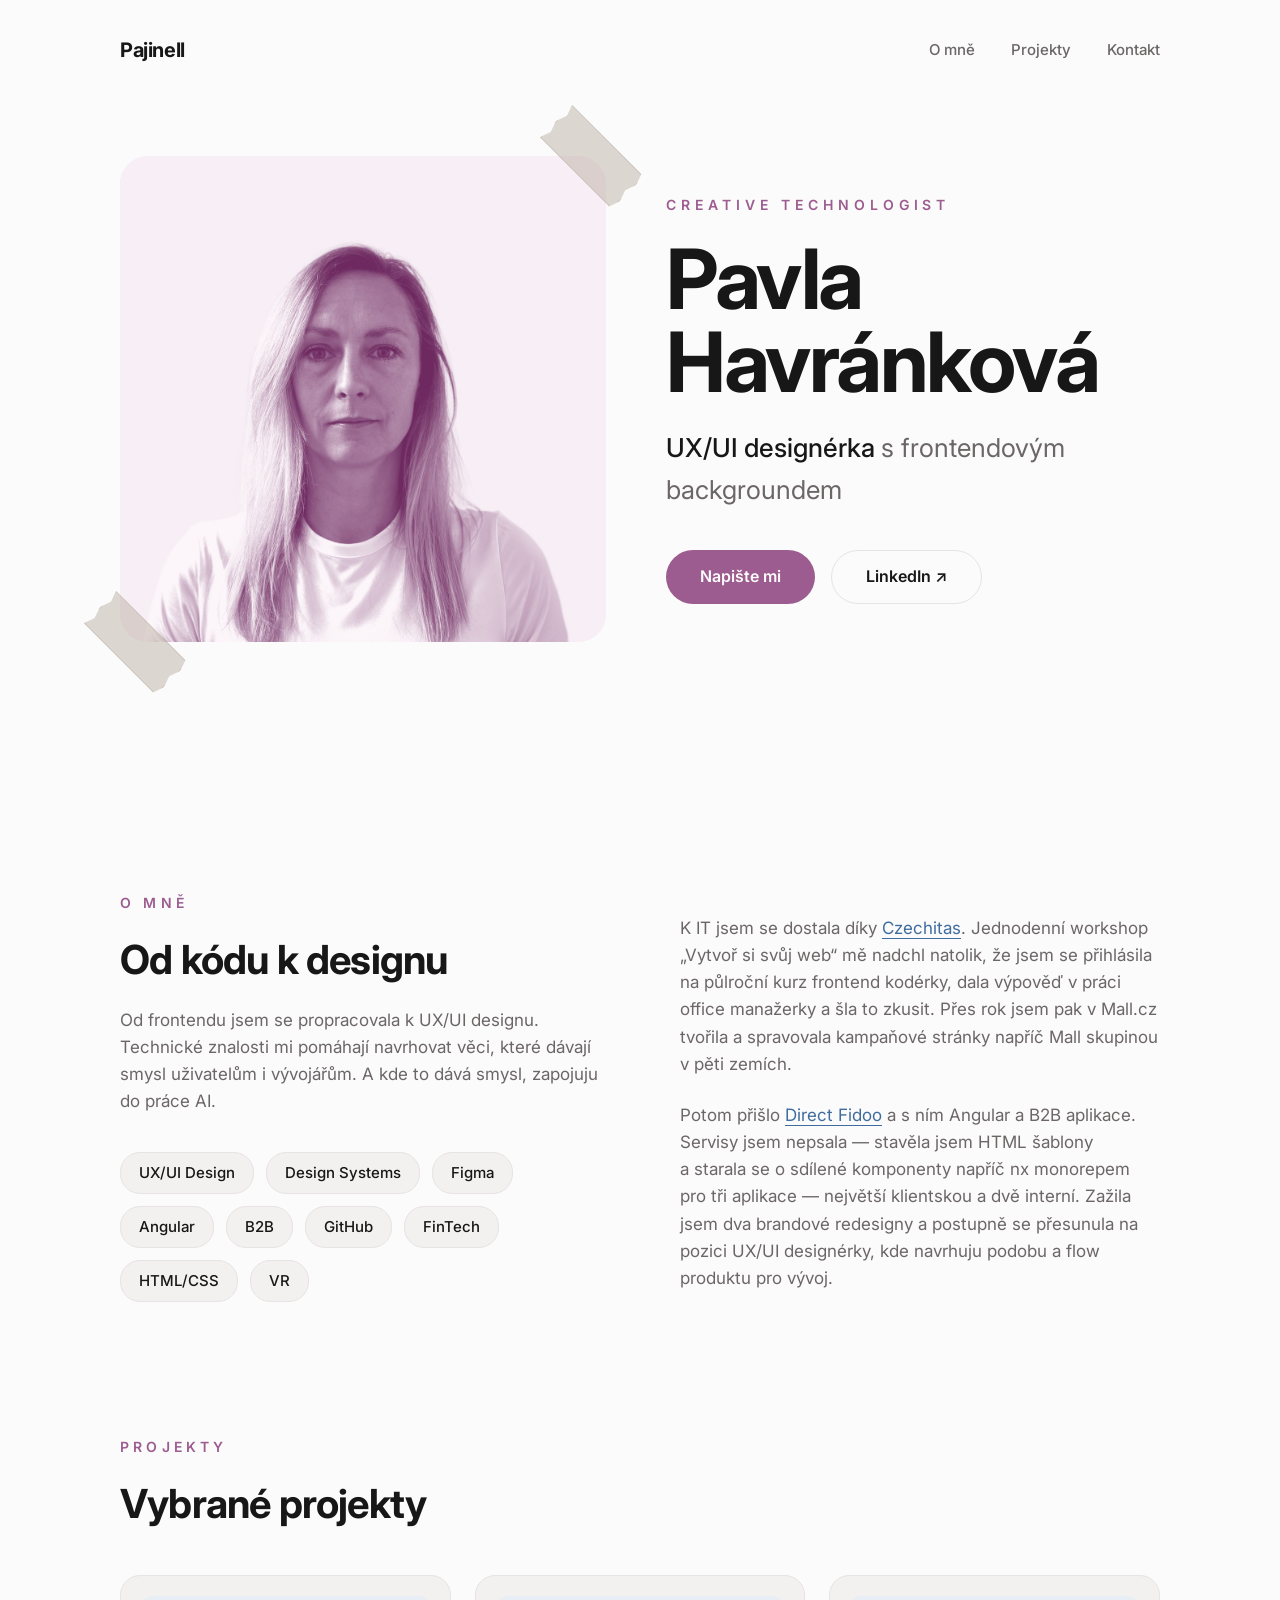
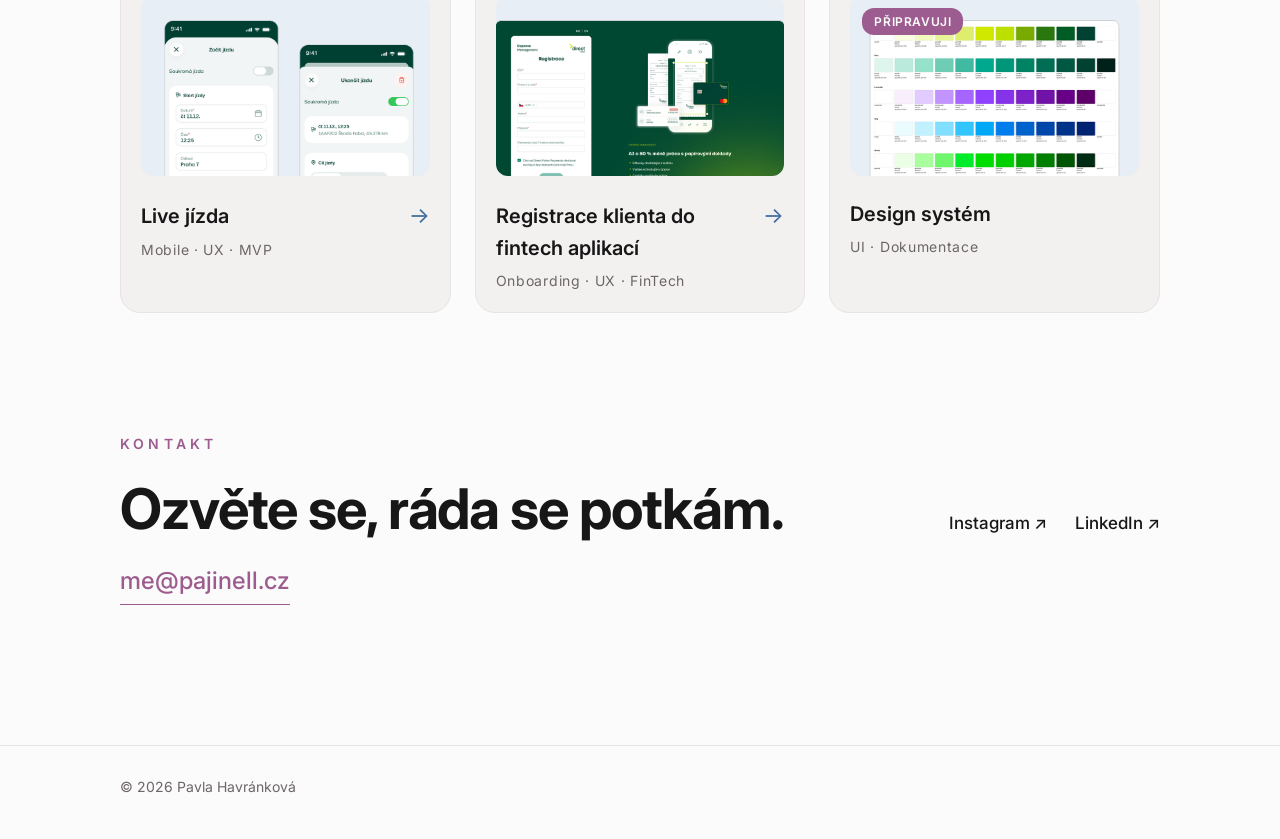
==== commit f4901d9f: "Update main page" ====
--- a/index.html
+++ b/index.html
@@ -4,101 +4,307 @@
 <meta charset="UTF-8">
 <meta name="viewport" content="width=device-width, initial-scale=1.0">
 <title>Pajinell | Pavla Havránková</title>
-<meta name="description" content="Creative Technologist. UX/UI designérka s&nbsp;frontendovým backgroundem. Nový web je na cestě.">
+<meta name="description" content="Creative Technologist. UX/UI designérka s frontendovým backgroundem">
 <link rel="icon" href="favicon.ico" sizes="48x48">
 <link rel="icon" type="image/svg+xml" href="favicon.svg">
 <link rel="icon" type="image/png" sizes="32x32" href="favicon-32x32.png">
 <link rel="icon" type="image/png" sizes="16x16" href="favicon-16x16.png">
 <link rel="apple-touch-icon" href="apple-touch-icon.png">
+<link rel="manifest" href="site.webmanifest">
 <link rel="preconnect" href="https://fonts.googleapis.com">
 <link rel="preconnect" href="https://fonts.gstatic.com" crossorigin>
 <link href="https://fonts.googleapis.com/css2?family=Inter:wght@400;500;600;700&display=swap" rel="stylesheet">
-<style>
-  :root {
-    color-scheme: light dark;
-    --bg: #FBFBFB;
-    --text: #171717;
-    --muted: #6C6667;
-    --accent-text: #9D5C8F;
-    --comp-text: #3F6C9E;
-    --border: #E8E3E4;
-    --photo-bg: #F7EFF5;
-    --tape: rgba(190, 178, 166, 0.5);
-    --tape-edge: rgba(160, 148, 136, 0.35);
-  }
-  @media (prefers-color-scheme: dark) {
-    :root {
-      --bg: #171717;
-      --text: #FBFBFB;
-      --muted: #9B9596;
-      --accent-text: #BF7FB0;
-      --comp-text: #8FB8DD;
-      --border: #2C292A;
-      --photo-bg: #20181E;
-      --tape: rgba(251, 251, 251, 0.16);
-      --tape-edge: rgba(251, 251, 251, 0.28);
-    }
-  }
-  * { margin: 0; padding: 0; box-sizing: border-box; }
-  body {
-    min-height: 100svh;
-    display: flex; flex-direction: column; align-items: center; justify-content: center;
-    gap: 40px; padding: 40px 24px;
-    background: var(--bg); color: var(--text);
-    font-family: "Inter", -apple-system, "Helvetica Neue", Arial, sans-serif;
-    line-height: 1.6; text-align: center;
-  }
-  .photo {
-    position: relative; width: min(220px, 55vw); aspect-ratio: 1;
-    border-radius: 24px; background: var(--photo-bg);
-  }
-  .photo img { width: 100%; height: 100%; object-fit: cover; border-radius: 24px; display: block; }
-  .photo::before, .photo::after {
-    content: ""; position: absolute; width: 74px; height: 32px;
-    background: var(--tape); border: 1px solid var(--tape-edge);
-    transform: rotate(45deg); z-index: 2;
-    clip-path: polygon(0 0, 96% 0, 100% 25%, 96% 50%, 100% 75%, 96% 100%, 0 100%, 4% 75%, 0 50%, 4% 25%);
-  }
-  .photo::before { top: -16px; left: calc(100% - 48px); }
-  .photo::after { top: calc(100% - 16px); left: -26px; }
-  .caption {
-    color: var(--accent-text); font-size: 13px; font-weight: 600;
-    letter-spacing: 0.35em; text-transform: uppercase;
-  }
-  h1 { font-size: clamp(38px, 8vw, 64px); font-weight: 700; letter-spacing: -0.03em; line-height: 1.05; margin-top: 14px; }
-  .subtitle { font-size: 19px; margin-top: 12px; }
-  .subtitle span { color: var(--muted); }
-  .wip { color: var(--muted); margin-top: 56px; }
-  .wip strong { color: var(--text); font-weight: 600; }
-  .links { display: flex; gap: 28px; justify-content: center; flex-wrap: wrap; }
-  .links a { color: var(--comp-text); font-weight: 500; text-decoration: none; border-bottom: 1px solid var(--comp-text); padding-bottom: 2px; }
-  .email { color: var(--accent-text); border-color: var(--accent-text); }
-  footer { font-size: 13px; color: var(--muted); }
-</style>
+<link rel="preload" as="image" href="portrait-cutout-light.png" media="(prefers-color-scheme: light)">
+<link rel="preload" as="image" href="portrait-cutout-dark.png" media="(prefers-color-scheme: dark)">
+<link rel="stylesheet" href="main.css">
 </head>
 <body>
-
-  <div class="photo">
-    <picture>
-      <source srcset="portrait-duotone-dark.jpg" media="(prefers-color-scheme: dark)">
-      <img src="portrait-duotone-light.jpg" alt="Pavla Havránková" width="1200" height="1200">
-    </picture>
+<a class="skip-link" href="#main">Přeskočit na obsah</a>
+
+<header class="container">
+  <nav class="nav" aria-label="Hlavní navigace">
+    <a class="nav__logo" href="#">Pajinell</a>
+    <ul class="nav__links">
+      <li><a href="#about">O&nbsp;mně</a></li>
+      <li><a href="#work">Projekty</a></li>
+      <li><a href="#contact">Kontakt</a></li>
+      <!-- <li><span class="nav__dot" title="Vzhled se řídí nastavením systému"></span></li> -->
+    </ul>
+  </nav>
+</header>
+
+<main class="container" id="main">
+
+  <!-- HERO -->
+  <section class="hero" id="top">
+    <div class="hero__photo">
+      <picture>
+        <source srcset="portrait-duotone-dark.jpg" media="(prefers-color-scheme: dark)">
+        <img src="portrait-duotone-light.jpg" alt="Pavla Havránková" width="1200" height="1200">
+      </picture>
+    </div>
+    <div>
+      <p class="hero__caption">Creative Technologist</p>
+      <h1 class="hero__name">Pavla<br>Havránková</h1>
+      <p class="hero__subtitle">UX/UI designérka <span>s&nbsp;frontendovým backgroundem</span></p>
+      <div class="hero__buttons">
+        <a class="btn btn--primary" href="mailto:me@pajinell.cz">Napište mi</a>
+        <a class="btn btn--secondary" href="https://www.linkedin.com/in/pajinell/" target="_blank" rel="noopener">LinkedIn&nbsp;<span aria-hidden="true">↗</span><span class="sr-only"> (otevře se v novém okně)</span></a>
+      </div>
+    </div>
+  </section>
+
+  <div class="scroll-hint"></div>
+
+  <!-- ABOUT -->
+  <section id="about">
+    <p class="section-label">O&nbsp;mně</p>
+    <div class="about__grid">
+      <div class="about__head">
+        <h2>Od kódu k&nbsp;designu</h2>
+        <p class="about__intro">Od frontendu jsem se propracovala k&nbsp;UX/UI designu. Technické znalosti mi pomáhají navrhovat věci, které dávají smysl uživatelům i&nbsp;vývojářům. A&nbsp;kde to dává smysl, zapojuju do práce AI.</p>
+      </div>
+      <div class="about__bio">
+        <p>K&nbsp;IT jsem se dostala díky <a href="https://www.czechitas.cz/">Czechitas</a>. Jednodenní workshop „Vytvoř si svůj web“ mě nadchl natolik, že jsem se přihlásila na půlroční kurz frontend kodérky, dala výpověď v&nbsp;práci office manažerky a&nbsp;šla to zkusit. Přes rok jsem pak v&nbsp;Mall.cz tvořila a&nbsp;spravovala kampaňové stránky napříč Mall skupinou v&nbsp;pěti zemích.</p>
+        <p>Potom přišlo <a href="https://www.fidoo.com">Direct Fidoo</a> a&nbsp;s&nbsp;ním Angular a B2B aplikace. Servisy jsem nepsala — stavěla jsem HTML šablony a&nbsp;starala se o&nbsp;sdílené komponenty napříč nx monorepem pro tři aplikace — největší klientskou a&nbsp;dvě interní. Zažila jsem dva brandové redesigny a&nbsp;postupně se přesunula na pozici UX/UI designérky, kde navrhuju podobu a&nbsp;flow produktu pro vývoj.</p>
+        <!--
+        <p>Mám zkušenosti s&nbsp;kódováním a&nbsp;redesignem webových aplikací. Zajímá mě UI, UX a&nbsp;design systémy. Objevuji imerzivní svět VR/AR.</p> -->
+      </div>
+      <ul class="skills">
+          <li>UX/UI Design</li>
+          <li>Design Systems</li>
+          <li>Figma</li>
+          <li>Angular</li>
+          <li>B2B</li>
+          <li>GitHub</li>
+          <li>FinTech</li>
+          <li>HTML/CSS</li>
+          <li>VR</li>
+        </ul>
+    </div>
+  </section>
+
+  <!-- WORK -->
+  <section id="work">
+    <p class="section-label">Projekty</p>
+    <h2>Vybrané projekty</h2>
+    <div class="work__grid">
+      <a class="work-card" href="#" data-project="live-jizda">
+        <div class="work-card__thumb work-card__thumb--img" style="background-image: url('live-jizda-thumb.png'); background-size: cover; background-position: center;"></div>
+        <div class="work-card__row">
+          <h3 class="work-card__title">Live jízda</h3>
+          <span class="work-card__arrow" aria-hidden="true">→</span>
+        </div>
+        <p class="work-card__tag">Mobile · UX · MVP</p>
+      </a>
+      <a class="work-card" href="#" data-project="onboarding">
+        <div class="work-card__thumb work-card__thumb--img" style="background-image: url('onboarding-thumb.png'); background-size: cover; background-position: center;"></div>
+        <div class="work-card__row">
+          <h3 class="work-card__title">Registrace klienta do fintech aplikací</h3>
+          <span class="work-card__arrow" aria-hidden="true">→</span>
+        </div>
+        <p class="work-card__tag">Onboarding · UX · FinTech</p>
+      </a>
+      <div class="work-card work-card--disabled">
+        <div class="work-card__thumb work-card__thumb--img" style="background-image: url('design-system-thumb.png'); background-size: cover; background-position: center;">
+          <span class="work-card__badge">Připravuji</span>
+        </div>
+        <div class="work-card__row">
+          <h3 class="work-card__title">Design systém</h3>
+        </div>
+        <p class="work-card__tag">UI · Dokumentace</p>
+      </div>
+    </div>
+  </section>
+
+  <!-- CONTACT -->
+  <section class="contact" id="contact">
+    <p class="section-label">Kontakt</p>
+    <div class="contact__row">
+      <div>
+        <h2>Ozvěte se, ráda se potkám.</h2>
+        <a class="contact__email" href="mailto:me@pajinell.cz">me@pajinell.cz</a>
+      </div>
+      <div class="contact__socials">
+        <a href="https://www.instagram.com/pajinell/" target="_blank" rel="noopener">Instagram&nbsp;<span aria-hidden="true">↗</span><span class="sr-only"> (otevře se v novém okně)</span></a>
+        <a href="https://www.linkedin.com/in/pajinell/" target="_blank" rel="noopener">LinkedIn&nbsp;<span aria-hidden="true">↗</span><span class="sr-only"> (otevře se v novém okně)</span></a>
+      </div>
+    </div>
+  </section>
+</main>
+
+<footer>
+  <div class="container footer__row">
+    <p>© 2026 Pavla Havránková
   </div>
-
-  <main>
-    <p class="caption">Creative Technologist</p>
-    <h1>Pavla Havránková</h1>
-    <p class="subtitle">UX/UI designérka <span>s&nbsp;frontendovým backgroundem</span></p>
-    <p class="wip"><strong>Nový web je na cestě.</strong> Právě dolaďuju detaily. Zatím mě najdete tady:</p>
-  </main>
-
-  <div class="links">
-    <a class="email" href="mailto:me@pajinell.cz">me@pajinell.cz</a>
-    <a href="https://www.linkedin.com/in/pajinell/" target="_blank" rel="noopener">LinkedIn</a>
-    <a href="https://www.instagram.com/pajinell/" target="_blank" rel="noopener">Instagram</a>
+</footer>
+
+<!-- PROJECT DETAIL OVERLAY -->
+<div class="project-overlay" role="dialog" aria-modal="true" aria-hidden="true" aria-labelledby="project-title">
+  <div class="project-overlay__backdrop"></div>
+  <div class="project-panel">
+    <div class="project-panel__bar">
+      <button class="project-panel__close" type="button" aria-label="Zavřít">✕</button>
+    </div>
+    <div class="project-panel__content">
+      <h2 class="project-panel__title" id="project-title"></h2>
+      <ul class="project-tags"></ul>
+      <div class="project-panel__body"></div>
+    </div>
   </div>
-
-  <footer>© 2026 Pavla Havránková</footer>
-
+</div>
+
+<template id="project-default">
+      <p class="project-panel__perex">Lorem ipsum dolor sit amet, consectetur adipiscing elit. Vestibulum tempus, urna at cursus sagittis, justo dolor luctus enim, in dictum augue nunc eget ipsum.</p>
+      <p>Lorem ipsum dolor sit amet, consectetur adipiscing elit. Praesent commodo cursus magna, vel scelerisque nisl consectetur et. Cras justo odio, dapibus ac facilisis in, egestas eget quam. Donec ullamcorper nulla non metus auctor fringilla. Maecenas sed diam eget risus varius blandit sit amet non magna.</p>
+      <div class="project-panel__img" role="img" aria-label="Náhled projektu"></div>
+      <p>Curabitur blandit tempus porttitor. Nullam quis risus eget urna mollis ornare vel eu leo. Integer posuere erat a&nbsp;ante venenatis dapibus posuere velit aliquet. Etiam porta sem malesuada magna mollis euismod. Aenean lacinia bibendum nulla sed consectetur.</p>
+      <p>Morbi leo risus, porta ac consectetur ac, vestibulum at eros. Fusce dapibus, tellus ac cursus commodo, tortor mauris condimentum nibh, ut fermentum massa justo sit amet risus. Vivamus sagittis lacus vel augue laoreet rutrum faucibus dolor auctor.</p>
+</template>
+<template id="onboarding">
+      <p class="project-panel__perex">Self-onboarding klienta. Klienti si uzavírají smlouvu sami.</p>
+      <p>Důležitou součástí každé fintech aplikace je onboarding. Proces, ve kterém klient uzavře smlouvu a&nbsp;získá plný přístup do té aplikace. Ve Fidoo jsem byla u&nbsp;dvou návrhů onboardingu. Je to oblast, kde se potkává design s&nbsp;Compliance a&nbsp;právníky. Proces musí vyhovovat regulím, a&nbsp;hlavně se v&nbsp;něm uživatel nesmí ztratit a&nbsp;vzdát to. Náročná disciplína, ale aspoň mi teď nejsou cizí pojmy jako FATCA, AML, KYC nebo UBO. :)</p>
+      <p>Onboarding, který právě spouštíme, je první verze self-onboardingu pro produkt Expense Management. Menší firmy si díky němu uzavřou smlouvu s&nbsp;Fidoo samy. Do té doby to šlo jen s&nbsp;asistencí obchodníka, který celý onboarding s&nbsp;klientem vyplnil a&nbsp;pomohl produkt do firmy zavést.</p>
+      <div class="project-screens project-screens--wide">
+        <figure>
+          <img src="onboarding-01.png" alt="Úvodní obrazovka registrace firmy do Fidoo" loading="lazy" onerror="this.closest('figure').style.display='none'">
+          <figcaption>Registrace firmy</figcaption>
+        </figure>
+        <figure>
+          <img src="onboarding-02.png" alt="Výběr podepisujících osob s&nbsp;ověřením identity přes Bank iD nebo doklad totožnosti" loading="lazy" onerror="this.closest('figure').style.display='none'">
+          <figcaption>Podepisující osoby</figcaption>
+        </figure>
+        <figure>
+          <img src="onboarding-03.png" alt="Elektronický podpis smlouvy se smluvní dokumentací a&nbsp;ověřením PIN kódem" loading="lazy" onerror="this.closest('figure').style.display='none'">
+          <figcaption>Podpis smlouvy s&nbsp;PIN ověřením</figcaption>
+        </figure>
+      </div>
+</template>
+<template id="live-jizda">
+      <p class="project-panel__perex">Jak dostat Knihu jízd z&nbsp;desktopu do kapsy?</p>
+      <p>Live jízda vznikla ze zadání vytvořit MVP mobilní verze Knihy jízd, která do té doby žila jen v&nbsp;desktopové aplikaci Fidoo. Knihu jízd používají lidé, kteří jezdí služebním autem nebo vlastním vozem vyřizují pracovní agendu. Některé firmy trasují jízdy přes GPS, Fidoo ale funguje jinak: uživatel si sám zapisuje stavy tachometru a&nbsp;najeté kilometry. Na konci měsíce knihu schvaluje fleet manažer, agenda je propojená se seznamem vozidel a&nbsp;propisuje se do vyúčtování zaměstnance.</p>
+      <p>Z&nbsp;feedbacku se nám často vracelo, že by uživatelé Knihu jízd ocenili v&nbsp;mobilu. Dává to smysl, mobil je to zařízení, které mají u&nbsp;sebe, když sedí za volantem.</p>
+      <p>Jenže přenést do mobilu celou Knihu jízd i&nbsp;s&nbsp;její komplexností by bylo časově i&nbsp;finančně náročné. Mým úkolem bylo vymyslet, jak uživatelům pomoct aspoň s&nbsp;tím nejpalčivějším.</p>
+      <p>Po pár rozhovorech s&nbsp;lidmi, kteří jezdí služebním autem bez GPS jednotky, se hlavní problém ukázal jasně: musí si pamatovat, odkud kam jeli a&nbsp;kolik kilometrů najeli, fotit si tachometr před jízdou a&nbsp;po ní a&nbsp;pak to všechno přepisovat do desktopu. Nejvíc jim tedy pomůžeme, když jim umožníme zapsat údaje rovnou v&nbsp;autě a&nbsp;část vyplníme automaticky.</p>
+      <p>Tak vznikl nápad Live jízda. Uživatel by si sedl do auta, otevřel Fidoo a&nbsp;kliknul na „Start jízdy“. Aplikace by předvyplnila aktuální datum a&nbsp;čas, místo podle GPS (odkud vyráží) i&nbsp;poslední auto, kterým jel, a&nbsp;natáhla by poslední známý stav tachometru. Cokoli by mohl upravit, nebo by prostě kliknul na Start a&nbsp;vyrazil. GPS by se používala jen pro předvyplnění místa startu a&nbsp;cíle, ne pro nepřetržité trasování (soukromí řidiče zůstává).</p>
+      <div class="project-screens">
+        <figure>
+          <img src="live-jizda-01.png" alt="Start jízdy" loading="lazy" onerror="this.closest('figure').style.display='none'">
+          <figcaption>Start jízdy</figcaption>
+        </figure>
+        <figure>
+          <img src="live-jizda-02.png" alt="Výběr vozidla ze seznamu firemních, poolových a soukromých aut" loading="lazy" onerror="this.closest('figure').style.display='none'">
+          <figcaption>Výběr vozidla</figcaption>
+        </figure>
+        <figure>
+          <img src="live-jizda-03.png" alt="Přehled výdajů s lištou probíhající aktivní jízdy a časomírou" loading="lazy" onerror="this.closest('figure').style.display='none'">
+          <figcaption>Aktivní jízda v&nbsp;přehledu výdajů</figcaption>
+        </figure>
+        <figure>
+          <img src="live-jizda-04.png" alt="Obrazovka Ukončit jízdu s najetými kilometry, cílem a uložením do knihy jízd" loading="lazy" onerror="this.closest('figure').style.display='none'">
+          <figcaption>Ukončení jízdy</figcaption>
+        </figure>
+      </div>
+      <p>Během cesty by Live jízda počítala čas a&nbsp;uměla by se připomenout, když by jízda trvala podezřele dlouho, třeba že ji uživatel zapomněl vypnout, nebo že je čas na pauzu. V&nbsp;cíli by kliknul na „Ukončit jízdu“, natáhl by se aktuální čas a&nbsp;místo, připsal by najeté kilometry a&nbsp;uložil je rovnou do knihy jízd.</p>
+      <p>Live jízda je v&nbsp;současné době nasazená v&nbsp;beta verzi pro všechny klienty a&nbsp;sbírá data o&nbsp;používání. Následovat by měl průzkum mezi uživateli, jestli jim Live jízda ulehčuje práci s&nbsp;Knihou jízd a&nbsp;co by případně změnili. A&nbsp;další rozvoj podle jejich potřeb.</p>
+      <p>Co by se mi ještě líbilo a&nbsp;jak by se to dalo posunout dál, je zjednodušení spuštění a&nbsp;ukončování Live jízdy. Nabízí se QR kód nebo NFC čip umístěný v&nbsp;autě, ideálně poblíž volantu. Po naskenování by Fidoo rovnou otevřelo Live jízdu s&nbsp;předvyplněným vozidlem, kterým uživatel jede. Ještě o&nbsp;krok dál by šel iBeacon (malá Bluetooth vysílačka v&nbsp;autě), díky kterému by telefon sám poznal, že se uživatel k&nbsp;vozu blíží, a&nbsp;poslal by mu notifikaci: „Vyrážíte? Zapněte si Live jízdu.“ Opět s&nbsp;předvyplněným autem, jen jedno tapnutí.</p>
+</template>
+
+<script>
+  (function () {
+    const overlay = document.querySelector('.project-overlay');
+    const titleEl = overlay.querySelector('.project-panel__title');
+    const tagsEl = overlay.querySelector('.project-tags');
+    const bodyEl = overlay.querySelector('.project-panel__body');
+    const panel = overlay.querySelector('.project-panel');
+    const closeBtn = overlay.querySelector('.project-panel__close');
+    let lastFocus = null;
+
+    function open(card) {
+      lastFocus = document.activeElement;
+      // jen vlastní text uzlu — bez případné inverzní kopie z kurzorového efektu
+      const ownText = (el) => Array.from(el.childNodes)
+        .filter((n) => n.nodeType === Node.TEXT_NODE)
+        .map((n) => n.textContent).join('').trim();
+      titleEl.textContent = ownText(card.querySelector('.work-card__title'));
+      tagsEl.innerHTML = ownText(card.querySelector('.work-card__tag'))
+        .split('·').map(t => `<li>${t.trim()}</li>`).join('');
+      const tpl = document.getElementById(card.dataset.project || 'project-default');
+      bodyEl.innerHTML = tpl.innerHTML;
+      overlay.classList.add('is-open');
+      overlay.setAttribute('aria-hidden', 'false');
+      document.body.classList.add('modal-open');
+      panel.scrollTop = 0;
+      closeBtn.focus();
+    }
+    function close() {
+      overlay.classList.remove('is-open');
+      overlay.setAttribute('aria-hidden', 'true');
+      document.body.classList.remove('modal-open');
+      if (lastFocus) lastFocus.focus();
+    }
+
+    document.querySelectorAll('.work-card[data-project]').forEach(card =>
+      card.addEventListener('click', (e) => { e.preventDefault(); open(card); }));
+    closeBtn.addEventListener('click', close);
+    overlay.querySelector('.project-overlay__backdrop').addEventListener('click', close);
+    document.addEventListener('keydown', (e) => {
+      if (!overlay.classList.contains('is-open')) return;
+      if (e.key === 'Escape') { close(); return; }
+      if (e.key === 'Tab') {
+        const f = overlay.querySelectorAll('button, a[href]');
+        const first = f[0], last = f[f.length - 1];
+        if (e.shiftKey && document.activeElement === first) { e.preventDefault(); last.focus(); }
+        else if (!e.shiftKey && document.activeElement === last) { e.preventDefault(); first.focus(); }
+      }
+    });
+  })();
+</script>
+
+<script>
+  (function () {
+    // Inverze pouze glyfů textu: nad hoverovaným prvkem se vykreslí jeho
+    // invertovaná kopie, odmaskovaná měkkým kruhem (r = 40 px) pod kurzorem.
+    const SELECTOR = 'h1, h2, p, li, .btn, .nav__logo, .nav__links a, .contact__socials a, .contact__email, .work-card__title, .work-card__tag';
+    // + ', .hero__photo' — hover efekt na fotce zatím vypnutý
+    let host = null, copy = null;
+
+    function detach() {
+      if (copy) copy.remove();
+      host = null; copy = null;
+    }
+
+    document.addEventListener('mousemove', (e) => {
+      const el = e.target.closest ? e.target.closest(SELECTOR) : null;
+      if (el !== host) {
+        detach();
+        if (el) {
+          host = el;
+          host.classList.add('invert-host');
+          copy = document.createElement(el.tagName === 'LI' ? 'span' : 'div');
+          copy.className = 'invert-copy' + (el.classList.contains('btn') ? ' invert-copy--flex' : '');
+          copy.setAttribute('aria-hidden', 'true');
+          if (el.classList.contains('hero__photo')) {
+            // průhledný výřez postavy — pozadí fotky se neinvertuje
+            copy.innerHTML = `<picture>
+              <source srcset="portrait-cutout-dark.png" media="(prefers-color-scheme: dark)">
+              <img src="portrait-cutout-light.png" alt="">
+            </picture>`;
+          } else {
+            copy.innerHTML = el.innerHTML;
+          }
+          host.appendChild(copy);
+        }
+      }
+      if (host && copy) {
+        const r = host.getBoundingClientRect();
+        copy.style.setProperty('--mx', (e.clientX - r.left) + 'px');
+        copy.style.setProperty('--my', (e.clientY - r.top) + 'px');
+      }
+    }, { passive: true });
+
+    document.addEventListener('mouseleave', detach);
+  })();
+</script>
 </body>
 </html>
--- a/main.css
+++ b/main.css
@@ -0,0 +1,301 @@
+:root {
+  color-scheme: light dark;
+  --bg: #FBFBFB;
+  --text: #171717;
+  --muted: #6C6667;
+  --accent: #9D5C8F;
+  --comp: #7FA7CC;
+  --card: #F3F0F0;
+  --border: #E8E3E4;
+  --thumb: #F3E3EF;
+  --photo-bg: #F7EFF5;
+  --btn-text: #FBFBFB;
+  --accent-text: #9D5C8F;
+  --comp-text: #3F6C9E;
+  --thumb-comp: #E7EEF5;
+  --tape: rgba(190, 178, 166, 0.5);
+  --tape-edge: rgba(160, 148, 136, 0.35);
+}
+@media (prefers-color-scheme: dark) {
+  :root {
+    --bg: #171717;
+    --text: #FBFBFB;
+    --muted: #9B9596;
+    --accent: #BF7FB0;
+    --comp: #8FB8DD;
+    --card: #201D1E;
+    --border: #2C292A;
+    --thumb: #291F27;
+    --photo-bg: #20181E;
+    --btn-text: #171717;
+    --accent-text: #BF7FB0;
+    --comp-text: #8FB8DD;
+    --thumb-comp: #1D242C;
+    --tape: rgba(251, 251, 251, 0.16);
+    --tape-edge: rgba(251, 251, 251, 0.28);
+  }
+}
+
+* { margin: 0; padding: 0; box-sizing: border-box; }
+html { scroll-behavior: smooth; }
+:focus-visible { outline: 2px solid var(--accent-text); outline-offset: 3px; }
+.skip-link {
+  position: absolute; left: -9999px; top: 0; z-index: 2000;
+  background: var(--accent-text); color: var(--btn-text);
+  padding: 10px 18px; border-radius: 0 0 8px 0; font-weight: 600; text-decoration: none;
+}
+.skip-link:focus { left: 0; }
+.sr-only {
+  position: absolute; width: 1px; height: 1px;
+  padding: 0; margin: -1px; overflow: hidden;
+  clip: rect(0 0 0 0); white-space: nowrap; border: 0;
+}
+body {
+  background: var(--bg);
+  color: var(--text);
+  font-family: "Inter", -apple-system, "Helvetica Neue", Arial, sans-serif;
+  font-size: 17px;
+  line-height: 1.6;
+  text-rendering: optimizeLegibility;
+}
+.container { max-width: 1448px; margin: 0 auto; padding: 0 120px; }
+
+/* ---------- NAV ---------- */
+.nav {
+  display: flex; align-items: center; justify-content: space-between;
+  padding-top: 34px;
+}
+.nav__logo { font-size: 20px; font-weight: 700; letter-spacing: -0.02em; color: var(--text); text-decoration: none; }
+.nav__links { display: flex; align-items: center; gap: 36px; list-style: none; }
+.nav__links a { font-size: 15px; font-weight: 500; color: var(--muted); text-decoration: none; transition: color 0.2s; }
+.nav__links a:hover { color: var(--comp-text); }
+.nav__dot {
+  width: 18px; height: 18px; border: 1.5px solid var(--text); border-radius: 50%;
+  display: inline-flex; align-items: center; justify-content: center;
+}
+.nav__dot::after { content: ""; width: 7px; height: 7px; background: var(--text); border-radius: 50%; }
+
+/* ---------- HERO ---------- */
+.hero {
+  display: grid; grid-template-columns: 1fr auto; align-items: center;
+  gap: 60px; padding: 90px 0 40px;
+}
+.hero__caption {
+  color: var(--accent-text); font-size: 14px; font-weight: 600;
+  letter-spacing: 0.35em; text-transform: uppercase;
+}
+.hero__name {
+  font-size: clamp(56px, 6.5vw, 92px); font-weight: 700;
+  letter-spacing: -0.03em; line-height: 1.0; margin: 20px 0 24px;
+}
+.hero__subtitle { font-size: 26px; font-weight: 500; }
+.hero__subtitle span { color: var(--muted); font-weight: 400; }
+.hero__tagline { color: var(--muted); margin-top: 12px; }
+.hero__buttons { display: flex; gap: 16px; margin-top: 40px; }
+.btn {
+  display: inline-flex; align-items: center; justify-content: center;
+  height: 54px; padding: 0 34px; border-radius: 27px;
+  font-size: 16px; font-weight: 600; text-decoration: none;
+  transition: transform 0.2s, opacity 0.2s;
+}
+.btn:hover { transform: translateY(-2px); }
+.btn--primary { background: var(--accent-text); color: var(--btn-text); }
+.btn--secondary { border: 1.5px solid var(--border); color: var(--text); }
+
+.hero__photo {
+  position: relative; width: min(530px, 38vw); aspect-ratio: 1;
+  border-radius: 28px; background: var(--photo-bg); overflow: visible;
+}
+.hero__photo img {
+  width: 100%; height: 100%; object-fit: cover;
+  border-radius: 28px; display: block;
+}
+.hero__photo::before, .hero__photo::after {
+  content: ""; position: absolute; width: 100px; height: 44px;
+  background: var(--tape); border: 1px solid var(--tape-edge);
+  transform: rotate(45deg); z-index: 2;
+  clip-path: polygon(0 0, 96% 0, 100% 25%, 96% 50%, 100% 75%, 96% 100%, 0 100%, 4% 75%, 0 50%, 4% 25%);
+}
+.hero__photo::before { top: -22px; left: calc(100% - 65px); }
+.hero__photo::after { top: calc(100% - 22px); left: -35px; }
+
+.scroll-hint { padding: 60px 0; }
+
+
+/* ---------- SECTIONS ---------- */
+section { padding: 90px 0 30px; }
+.section-label {
+  color: var(--accent-text); font-size: 14px; font-weight: 600;
+  letter-spacing: 0.3em; text-transform: uppercase;
+}
+h2 { font-size: 40px; font-weight: 700; letter-spacing: -0.02em; line-height: 1.15; margin-top: 22px; }
+
+/* ---------- ABOUT ---------- */
+.about__grid {
+  display: grid; grid-template-columns: 1fr 1fr; column-gap: 80px;
+  grid-template-areas: "head bio" "skills bio"; grid-template-rows: auto 1fr;
+  align-items: start;
+}
+.about__head { grid-area: head; }
+.about__intro { color: var(--muted); margin-top: 24px; }
+.about__grid .skills { grid-area: skills; align-self: start; }
+.about__bio { grid-area: bio; }
+.about__bio p { color: var(--muted); margin-bottom: 24px; }
+.about__bio a { color: var(--comp-text); text-decoration: none; border-bottom: 1px solid var(--comp-text); }
+.skills { display: flex; flex-wrap: wrap; gap: 12px; margin-top: 36px; }
+.skills li {
+  list-style: none; padding: 8px 18px; border-radius: 20px;
+  background: var(--card); border: 1px solid var(--border);
+  font-size: 15px; font-weight: 500;
+}
+
+/* ---------- WORK ---------- */
+.work__grid { display: grid; grid-template-columns: repeat(3, 1fr); gap: 24px; margin-top: 48px; }
+.work-card {
+  background: var(--card); border: 1px solid var(--border);
+  border-radius: 20px; padding: 20px; text-decoration: none; color: var(--text);
+  transition: transform 0.2s;
+}
+.work-card:hover { transform: translateY(-4px); }
+.work-card__thumb { height: 180px; border-radius: 12px; background: var(--thumb); position: relative; }
+.work-card__thumb::after {
+  content: ""; position: absolute; right: 24px; bottom: 18px; width: 30px; height: 20px;
+  background:
+    conic-gradient(var(--accent) 0 0) 0 0 / 10px 10px no-repeat,
+    conic-gradient(var(--accent) 0 0) 20px 0 / 10px 10px no-repeat,
+    conic-gradient(var(--accent) 0 0) 10px 10px / 10px 10px no-repeat;
+}
+.work-card__thumb--img { background-color: var(--thumb-comp); }
+.work-card__thumb--img::after { content: none; }
+.work-card__row { display: flex; justify-content: space-between; align-items: baseline; margin-top: 22px; }
+.work-card__title { font-size: 20px; font-weight: 600; }
+.work-card__arrow { color: var(--comp-text); font-size: 22px; }
+.work-card__tag { font-size: 14px; color: var(--muted); letter-spacing: 0.05em; margin-top: 6px; }
+
+/* ---------- PERSONAL ---------- */
+.personal__grid { display: grid; grid-template-columns: 1fr 1fr; column-gap: 80px; align-items: start; }
+.personal__text p { color: var(--muted); margin-top: 24px; }
+.personal-photos {
+  display: grid; grid-template-columns: repeat(auto-fit, minmax(120px, 1fr));
+  gap: 14px; margin-top: 48px;
+}
+.personal-photos img {
+  width: 100%; aspect-ratio: 1; object-fit: cover; display: block;
+  border-radius: 14px; border: 1px solid var(--border); background: var(--card);
+}
+.personal-photos img:nth-child(even) { transform: rotate(1.2deg); }
+.personal-photos img:nth-child(odd) { transform: rotate(-1.2deg); }
+
+/* ---------- CONTACT ---------- */
+.contact h2 { font-size: 56px; }
+.contact__row { display: flex; justify-content: space-between; align-items: baseline; flex-wrap: wrap; gap: 24px; }
+.contact__email {
+  display: inline-block; margin-top: 20px; font-size: 24px; font-weight: 500;
+  color: var(--accent-text); text-decoration: none; border-bottom: 1.5px solid var(--accent-text);
+  padding-bottom: 4px;
+}
+.contact__socials { display: flex; gap: 28px; }
+.contact__socials a { color: var(--text); font-weight: 500; text-decoration: none; }
+.contact__socials a:hover { color: var(--comp-text); }
+
+/* ---------- FOOTER ---------- */
+footer { margin-top: 110px; border-top: 1px solid var(--border); padding: 30px 0 40px; }
+.footer__row { display: flex; justify-content: space-between; flex-wrap: wrap; gap: 12px; }
+footer p { font-size: 14px; color: var(--muted); }
+
+/* ---------- PROJECT OVERLAY ---------- */
+.project-overlay { position: fixed; inset: 0; z-index: 1000; visibility: hidden; transition: visibility 0s 0.45s; }
+.project-overlay.is-open { visibility: visible; transition-delay: 0s; }
+.project-overlay__backdrop {
+  position: absolute; inset: 0; background: rgba(0, 0, 0, 0.55);
+  -webkit-backdrop-filter: blur(4px); backdrop-filter: blur(4px);
+  opacity: 0; transition: opacity 0.35s ease;
+}
+.is-open .project-overlay__backdrop { opacity: 1; }
+.project-panel {
+  position: absolute; left: 0; right: 0; bottom: 0; top: 40px;
+  background: var(--bg); border-radius: 24px 24px 0 0;
+  transform: translateY(100%); transition: transform 0.45s cubic-bezier(0.32, 0.72, 0.24, 1);
+  overflow-y: auto; overscroll-behavior: contain;
+}
+.is-open .project-panel { transform: translateY(0); }
+.project-panel__bar {
+  position: sticky; top: 0; z-index: 2;
+  display: flex; justify-content: flex-end; padding: 20px 28px 0;
+}
+.project-panel__close {
+  width: 44px; height: 44px; border-radius: 50%;
+  border: 1px solid var(--border); background: var(--bg); color: var(--text);
+  font-size: 18px; line-height: 1; cursor: pointer; transition: transform 0.2s, color 0.2s;
+}
+.project-panel__close:hover { transform: rotate(90deg); color: var(--comp-text); }
+.project-panel__content { max-width: 860px; margin: 0 auto; padding: 16px 24px 90px; }
+.project-panel__title { font-size: clamp(34px, 4vw, 48px); font-weight: 700; letter-spacing: -0.02em; }
+.project-tags { display: flex; flex-wrap: wrap; gap: 10px; margin: 22px 0 0; padding: 0; }
+.project-tags li {
+  list-style: none; padding: 6px 16px; border-radius: 18px;
+  background: var(--card); border: 1px solid var(--border);
+  font-size: 14px; font-weight: 500;
+}
+.project-panel__perex { font-size: 22px; line-height: 1.55; margin-top: 34px; }
+.project-panel__body > p { color: var(--muted); margin-top: 26px; }
+.project-panel__img {
+  height: min(420px, 46vw); border-radius: 16px; background: var(--thumb);
+  position: relative; margin: 44px 0 18px;
+}
+.project-panel__img::after {
+  content: ""; position: absolute; right: 32px; bottom: 26px; width: 30px; height: 20px;
+  background:
+    conic-gradient(var(--accent) 0 0) 0 0 / 10px 10px no-repeat,
+    conic-gradient(var(--accent) 0 0) 20px 0 / 10px 10px no-repeat,
+    conic-gradient(var(--accent) 0 0) 10px 10px / 10px 10px no-repeat;
+}
+.project-screens {
+  display: grid; grid-template-columns: repeat(auto-fit, minmax(180px, 1fr));
+  gap: 16px; margin: 44px 0 18px; padding: 0;
+}
+.project-screens--wide { grid-template-columns: 1fr; }
+.project-screens figure { margin: 0; }
+.project-screens img {
+  width: 100%; height: auto; display: block;
+  border-radius: 16px; border: 1px solid var(--border); background: var(--thumb);
+}
+.project-screens figcaption { font-size: 13px; color: var(--muted); margin-top: 8px; text-align: center; }
+body.modal-open { overflow: hidden; }
+
+.work-card--disabled { cursor: default; }
+.work-card--disabled:hover { transform: none; }
+.work-card__badge {
+  position: absolute; top: 12px; left: 12px;
+  padding: 4px 12px; border-radius: 12px;
+  background: var(--accent-text); color: var(--btn-text);
+  font-size: 12px; font-weight: 600; letter-spacing: 0.05em; text-transform: uppercase;
+}
+
+/* ---------- CURSOR INVERT EFFECT ---------- */
+.invert-host { position: relative; }
+.invert-copy {
+  position: absolute; inset: 0; pointer-events: none;
+  z-index: 1;
+  -webkit-mask-image: radial-gradient(circle 40px at var(--mx, -100px) var(--my, -100px), #000 35%, transparent 100%);
+  mask-image: radial-gradient(circle 40px at var(--mx, -100px) var(--my, -100px), #000 35%, transparent 100%);
+}
+.invert-copy, .invert-copy * { color: var(--comp-text) !important; }
+.invert-copy--flex { display: inline-flex; align-items: center; justify-content: center; }
+@media (hover: none) { .invert-copy { display: none; } }
+
+/* ---------- RESPONSIVE ---------- */
+@media (max-width: 1100px) {
+  .container { padding: 0 48px; }
+  .hero { grid-template-columns: 1fr; }
+  .hero__photo { width: min(440px, 80vw); order: 2; }
+  .hero > div:not(.hero__photo) { order: 1; }
+  .about__grid { grid-template-columns: 1fr; grid-template-areas: "head" "bio" "skills"; grid-template-rows: none; }
+  .personal__grid { grid-template-columns: 1fr; }
+  .work__grid { grid-template-columns: 1fr; }
+}
+@media (max-width: 600px) {
+  .container { padding: 0 24px; }
+  .nav__links { gap: 20px; }
+  .contact h2 { font-size: 38px; }
+}
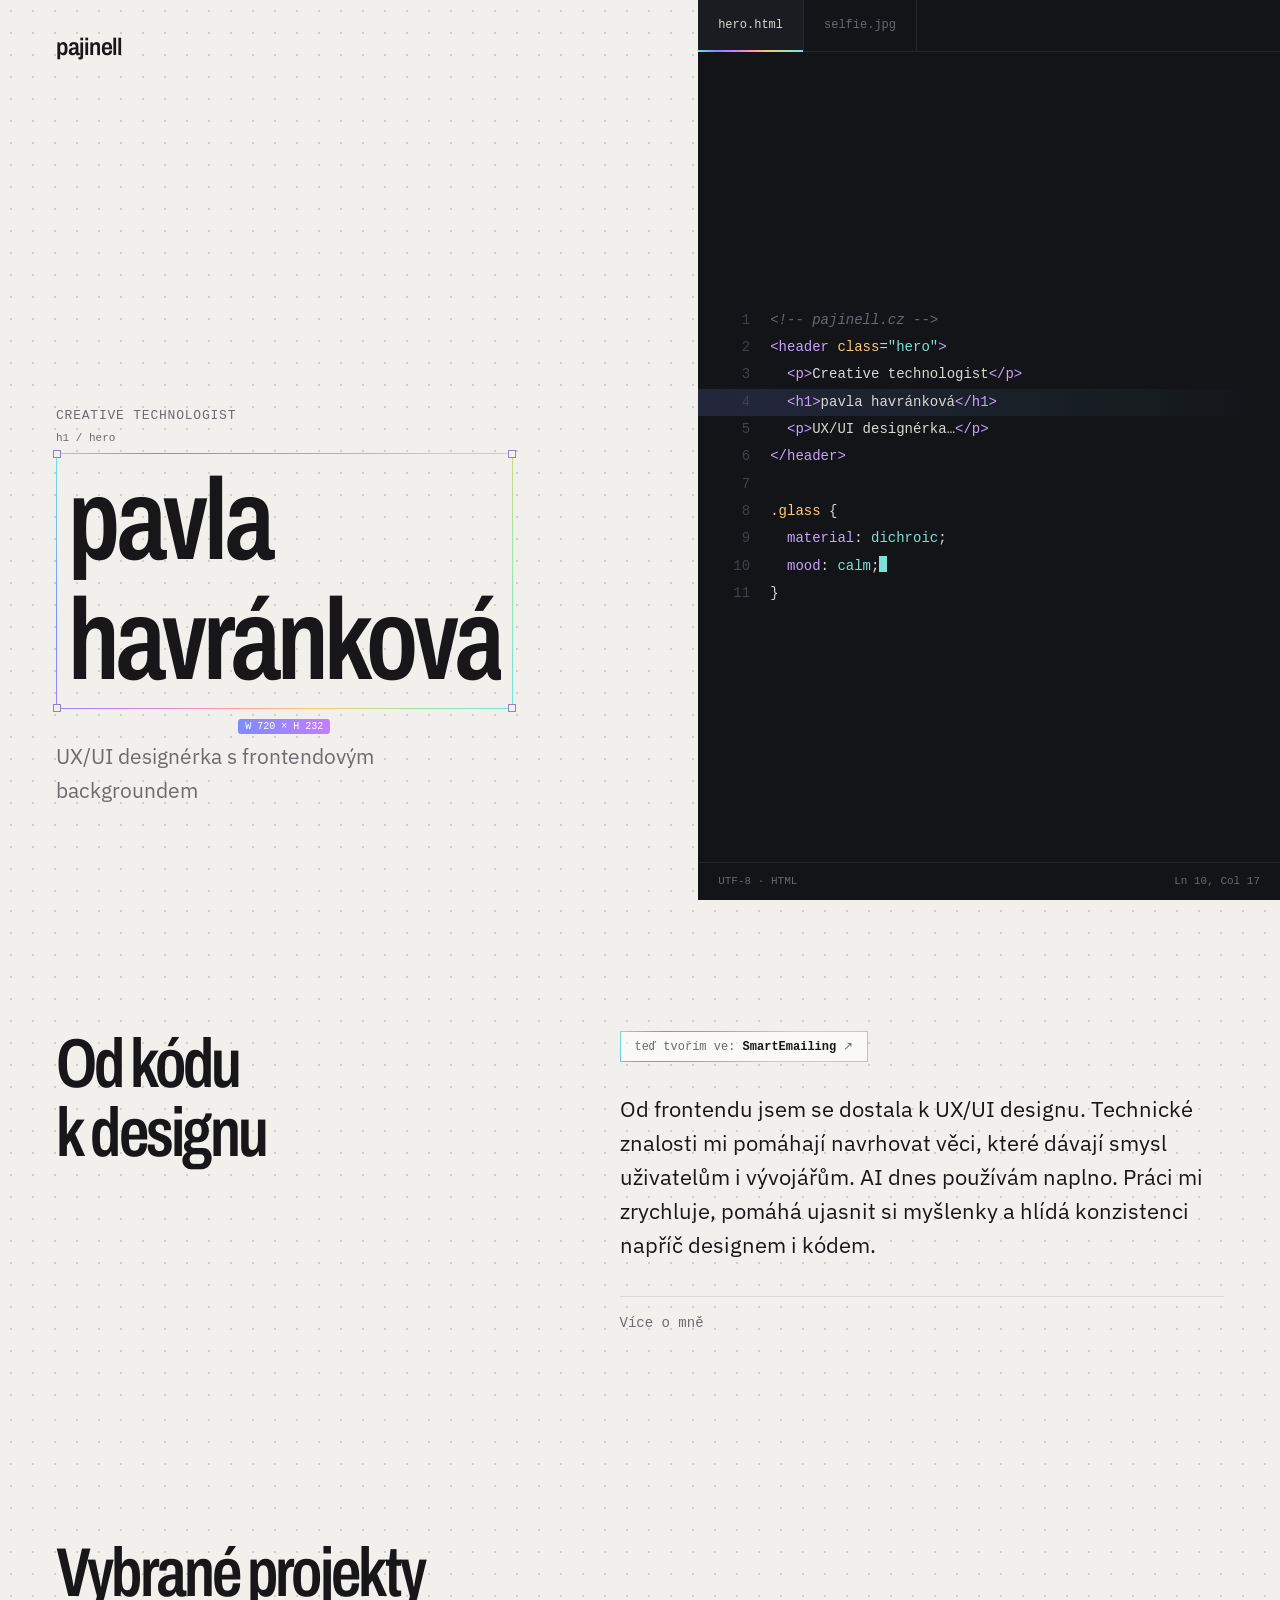
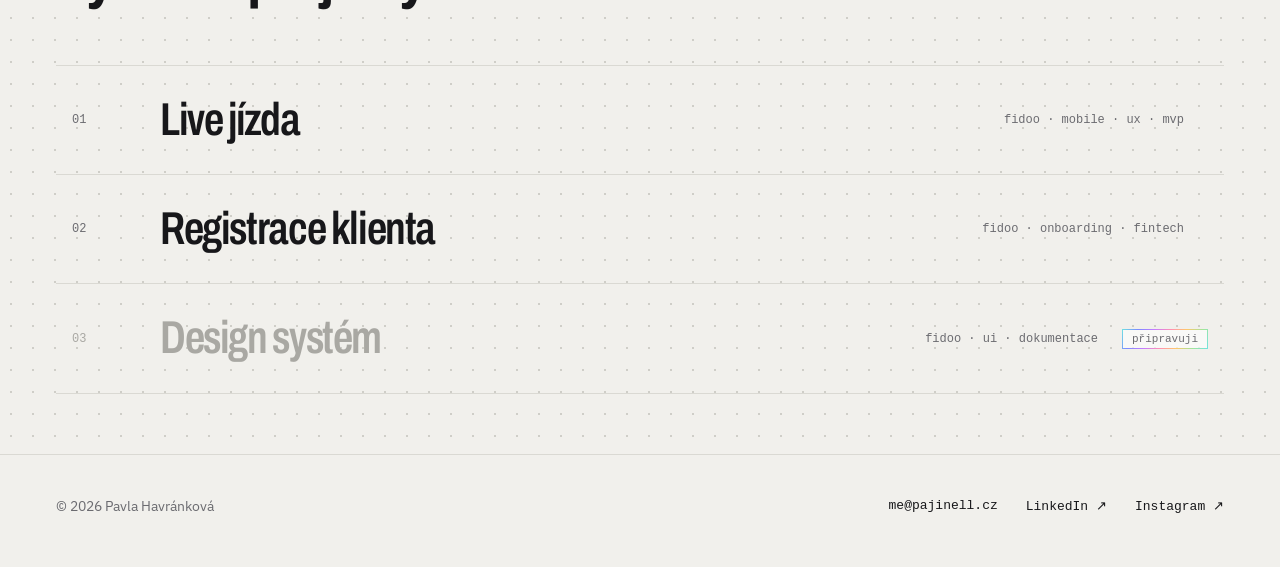
==== commit 34e50bc0: "New dichroic design" ====
--- a/index.html
+++ b/index.html
@@ -3,8 +3,10 @@
 <head>
 <meta charset="UTF-8">
 <meta name="viewport" content="width=device-width, initial-scale=1.0">
-<title>Pajinell | Pavla Havránková</title>
-<meta name="description" content="Creative Technologist. UX/UI designérka s frontendovým backgroundem">
+<title>pajinell | Pavla Havránková</title>
+<meta name="description" content="Pavla Havránková, creative technologist. UX/UI designérka s frontendovým backgroundem.">
+<meta name="keywords" content="UX/UI design, design systémy, Figma, Angular, HTML, CSS, frontend, FinTech, B2B, AI">
+<script>document.documentElement.classList.add('js');</script>
 <link rel="icon" href="favicon.ico" sizes="48x48">
 <link rel="icon" type="image/svg+xml" href="favicon.svg">
 <link rel="icon" type="image/png" sizes="32x32" href="favicon-32x32.png">
@@ -13,159 +15,363 @@
 <link rel="manifest" href="site.webmanifest">
 <link rel="preconnect" href="https://fonts.googleapis.com">
 <link rel="preconnect" href="https://fonts.gstatic.com" crossorigin>
-<link href="https://fonts.googleapis.com/css2?family=Inter:wght@400;500;600;700&display=swap" rel="stylesheet">
-<link rel="preload" as="image" href="portrait-cutout-light.png" media="(prefers-color-scheme: light)">
-<link rel="preload" as="image" href="portrait-cutout-dark.png" media="(prefers-color-scheme: dark)">
-<link rel="stylesheet" href="main.css">
+<link href="https://fonts.googleapis.com/css2?family=Archivo:wdth,wght@62..125,300..800&family=IBM+Plex+Sans:wght@400;500&display=swap" rel="stylesheet">
+<style>
+  /* NÁVRH C2 — „Dichroic“
+     Tečkované plátno z návrhu C + barvy dichroického skla (duhový přeliv,
+     který se mění s úhlem). Volně se vznášející skleněný střep (pětistěn), nadpisy vyjíždějící
+     zpod masky, skleněná kostka reagující na myš, postupné odkrývání sekcí. */
+  @property --angle { syntax: "<angle>"; inherits: false; initial-value: 0deg; }
+  :root {
+    --paper: #F1F0EC;
+    --ink: #17171A;
+    --muted: #6B6B70;
+    --dot: #CFCEC8;
+    --editor: #131418;
+    --ed-line: #24262C;
+    --ed-text: #D9D8D2;
+    --k: #C9A2FF; --s: #7FE0D4; --a: #FFC97A; --c: #666873;
+    --dichro: #6FE3E1, #7C8CFF, #C47DFF, #FF8FB6, #FFC76B, #A3E59A, #6FE3E1;
+    --mono: ui-monospace, "SF Mono", Menlo, Consolas, monospace;
+    --ease: cubic-bezier(.7, 0, .2, 1);
+  }
+  * { margin: 0; padding: 0; box-sizing: border-box; }
+  body { background: var(--paper); color: var(--ink); font-family: "IBM Plex Sans", system-ui, sans-serif; font-size: 17px; line-height: 1.65; }
+
+  /* ---------- HERO ---------- */
+  .split { display: grid; grid-template-columns: 1.2fr 1fr; min-height: 100vh; }
+  .canvas {
+    position: relative; overflow: hidden; padding: 28px 56px 56px; display: flex; flex-direction: column;
+    background-image: radial-gradient(var(--dot) 1px, transparent 1px); background-size: 22px 22px;
+  }
+  .topbar { display: flex; justify-content: space-between; align-items: center; font-size: 14px; }
+  .logo { font-family: "Archivo", sans-serif; font-weight: 600; font-stretch: 85%; font-variation-settings: "wdth" 85; font-size: 24px; letter-spacing: -0.02em; color: var(--ink); text-decoration: none; display: inline-flex; align-items: center; gap: 6px; }
+
+  .stage { position: relative; z-index: 2; flex: 1; display: flex; flex-direction: column; justify-content: flex-end; gap: 30px; padding: 22vh 0 4vh; }
+
+  /* odkrývání řádků zpod masky */
+  .reveal { display: block; overflow: hidden; padding-bottom: .14em; margin-bottom: -.14em; } /* místo pro dotahy (ý, g) */
+  /* čisté CSS animace — obsah se zobrazí i bez JavaScriptu */
+  .reveal > span { display: block; animation: revealUp 1.1s var(--ease) both; }
+  .d1 > span { animation-delay: .15s; } .d2 > span { animation-delay: .25s; }
+  .d3 > span { animation-delay: .35s; } .d4 > span { animation-delay: .5s; }
+  .d5 > span { animation-delay: .65s; }
+  @keyframes revealUp { from { transform: translateY(110%); } }
+  @keyframes fadeIn { from { opacity: 0; } }
+  @keyframes slideIn { from { opacity: 0; transform: translateX(-8px); } }
+
+  .caption { font: 13px var(--mono); color: var(--muted); letter-spacing: .06em; }
+  h1 { font-family: "Archivo", sans-serif; font-weight: 600; font-stretch: 72%; font-variation-settings: "wdth" 72; font-size: clamp(64px, 9vw, 150px); line-height: 1.04; letter-spacing: -0.035em; } /* vyšší řádkování, aby se dotah „p“ nepotkal s „h“ */
+  @keyframes sheen { 50% { background-position: 100% 0; } }
+  .subtitle { font-size: 21px; max-width: 30ch; }
+  .subtitle span { color: var(--muted); }
+  .name { font-size: 15px; color: var(--muted); }
+
+  /* dichroický výběr kolem nadpisu */
+  .sel { position: relative; align-self: flex-start; padding: 8px 12px; }
+  .sel .frame { position: absolute; inset: 0; border: 1px solid transparent; border-image: linear-gradient(120deg, var(--dichro)) 1; animation: fadeIn .6s .9s both; }
+  .sel .frame::before { content: "h1 / hero"; position: absolute; left: -1px; top: -22px; font: 11px var(--mono); color: var(--muted); }
+  .sel .frame i { position: absolute; width: 8px; height: 8px; background: var(--paper); border: 1px solid #8A86C9; }
+  .sel .frame i:nth-child(1) { left: -4px; top: -4px; } .sel .frame i:nth-child(2) { right: -4px; top: -4px; }
+  .sel .frame i:nth-child(3) { left: -4px; bottom: -4px; } .sel .frame i:nth-child(4) { right: -4px; bottom: -4px; }
+  .sel .frame em { position: absolute; left: 50%; bottom: -26px; translate: -50% 0; font: 10px var(--mono); font-style: normal; color: #fff; padding: 2px 7px; border-radius: 3px; background: linear-gradient(90deg, #7C8CFF, #C47DFF); white-space: nowrap; }
+
+  /* ---------- DICHROICKÝ STŘEP (plochý pětistěn, volně se vznáší) ---------- */
+  .shard-wrap[hidden], .cast[hidden] { display: none !important; }
+  .shard-wrap { position: absolute; z-index: 1; right: 7%; top: 2%; height: 30%; width: 200px; perspective: 900px; pointer-events: none; animation: fadeIn 1.4s .7s both; }
+  .shard { position: absolute; left: 0; right: 0; bottom: 0; height: 230px; transform-style: preserve-3d; transform-origin: 50% 50%; animation: sway 9s ease-in-out infinite alternate, float 6s ease-in-out infinite; }
+  .shard .pane, .shard .shine, .shard svg { position: absolute; left: 0; top: 10px; width: 100%; height: 220px; }
+  .shard .pane, .shard .shine, .cast { clip-path: polygon(26% 4%, 86% 0%, 100% 50%, 70% 88%, 0% 98%); }
+  .shard .pane {
+    background: conic-gradient(from calc(var(--angle) + var(--tilt, 0deg)) at 56% 48%, var(--dichro));
+    opacity: .62; animation: spinA 14s linear infinite;
+  }
+  /* odlesk jako na skutečném skle */
+  .shard .shine {
+    background:
+      linear-gradient(115deg, transparent 41%, rgba(255,255,255,.75) 53%, transparent 63%);
+    mix-blend-mode: screen;
+  }
+  .shard svg { overflow: visible; }
+  .shard svg polygon { fill: none; stroke: rgba(255,255,255,.9); stroke-width: 1.2; vector-effect: non-scaling-stroke; }
+  /* barevné světlo dopadající na plátno */
+  /* barevné světlo ze skla dopadá do pravého horního rohu rámečku se jménem */
+  .cast { position: absolute; z-index: -1; right: -70px; top: -80px; width: 300px; height: 170px; opacity: .5; filter: blur(22px);
+    background: linear-gradient(90deg, var(--dichro)); transform: skewX(-25deg); animation: fadeIn 1.4s 1s both, castMove 9s ease-in-out infinite alternate; }
+  @keyframes sway { from { rotate: y -28deg; } to { rotate: y 28deg; } }
+  @keyframes float { 0%, 100% { translate: 0 0; transform: rotateZ(-3deg); } 50% { translate: 0 -16px; transform: rotateZ(3deg); } }
+  @keyframes castMove { from { transform: skewX(-25deg) translateX(-30px); opacity: .3; } to { transform: skewX(-25deg) translateX(40px); opacity: .55; } }
+  @keyframes spinA { to { --angle: 360deg; } }
+
+  /* ---------- EDITOR ---------- */
+  .editor { background: var(--editor); color: var(--ed-text); font: 14px/1.95 var(--mono); display: flex; flex-direction: column; }
+  .tabs { display: flex; border-bottom: 1px solid var(--ed-line); font-size: 12px; }
+  .tab { padding: 14px 20px; color: var(--c); border: 0; border-right: 1px solid var(--ed-line); background: none; font: inherit; cursor: pointer; position: relative; transition: color .2s; }
+  .tab:hover { color: var(--ed-text); }
+  .tab:focus-visible { outline: 1px solid #7C8CFF; outline-offset: -3px; }
+  .tab.on { color: var(--ed-text); background: #1A1C21; }
+  .tab.on::after { content: ""; position: absolute; left: 0; right: 0; bottom: -1px; height: 2px; background: linear-gradient(90deg, var(--dichro)); }
+  .code { flex: 1; display: flex; align-items: center; padding: 24px 0; }
+  .code[hidden], .photo[hidden] { display: none; }
+  /* prohlížeč fotky — jako náhled obrázku v editoru */
+  .photo { flex: 1; display: grid; place-items: center; padding: 32px; min-height: 0;
+    background-color: #16181C; background-image: conic-gradient(#1B1D22 25%, transparent 0 50%, #1B1D22 0 75%, transparent 0); background-size: 24px 24px; }
+  .photo img { max-width: 100%; max-height: calc(100vh - 160px); width: auto; height: auto; display: block;
+    border: 1px solid transparent; border-image: linear-gradient(120deg, var(--dichro)) 1; animation: fadeIn .5s var(--ease); }
+  .code ol { list-style: none; counter-reset: ln; width: 100%; }
+  .code li { counter-increment: ln; padding-right: 28px; white-space: pre; animation: slideIn .4s both; }
+  .code li:nth-child(1) { animation-delay: 0.80s; }
+  .code li:nth-child(2) { animation-delay: 0.86s; }
+  .code li:nth-child(3) { animation-delay: 0.92s; }
+  .code li:nth-child(4) { animation-delay: 0.98s; }
+  .code li:nth-child(5) { animation-delay: 1.04s; }
+  .code li:nth-child(6) { animation-delay: 1.10s; }
+  .code li:nth-child(7) { animation-delay: 1.16s; }
+  .code li:nth-child(8) { animation-delay: 1.22s; }
+  .code li:nth-child(9) { animation-delay: 1.28s; }
+  .code li:nth-child(10) { animation-delay: 1.34s; }
+  .code li:nth-child(11) { animation-delay: 1.40s; }
+  .code li::before { content: counter(ln); display: inline-block; width: 52px; padding-right: 20px; text-align: right; color: #3F424A; }
+  .code li.hl { background: linear-gradient(90deg, rgba(124,140,255,.16), rgba(111,227,225,.05) 70%, transparent); }
+  .k { color: var(--k); } .s { color: var(--s); } .a { color: var(--a); } .c { color: var(--c); font-style: italic; }
+  .caret { display: inline-block; width: 8px; height: 1.1em; vertical-align: -2px; background: var(--s); animation: blink 1s steps(1) infinite; }
+  @keyframes blink { 50% { opacity: 0; } }
+  .status { border-top: 1px solid var(--ed-line); padding: 8px 20px; font-size: 11px; color: var(--c); display: flex; justify-content: space-between; }
+
+  /* ---------- SEKCE + scroll reveal ---------- */
+  section { padding: 130px 56px 60px; background-image: radial-gradient(var(--dot) 1px, transparent 1px); background-size: 22px 22px; }
+  .js .up { opacity: 0; transform: translateY(40px); transition: opacity 1s var(--ease), transform 1s var(--ease); }
+  .up.in { opacity: 1; transform: none; }
+  .label { font: 13px var(--mono); color: var(--muted); }
+  .label::before { content: "// "; background: linear-gradient(90deg, #7C8CFF, #C47DFF); -webkit-background-clip: text; background-clip: text; color: transparent; }
+  h2 { font-family: "Archivo", sans-serif; font-weight: 600; font-stretch: 72%; font-variation-settings: "wdth" 72; font-size: clamp(44px, 5.4vw, 84px); letter-spacing: -0.04em; line-height: 1; margin-top: 0; }
+
+  .sr-only { position: absolute; width: 1px; height: 1px; overflow: hidden; clip: rect(0 0 0 0); white-space: nowrap; }
+  /* ---------- O MNĚ ---------- */
+  .about { display: grid; grid-template-columns: 1fr 1.25fr; column-gap: 80px; align-items: start; }
+  .about__lead { font-size: 22px; line-height: 1.55; }
+  .now {
+    display: inline-flex; align-items: center; gap: 10px; margin-bottom: 30px; padding: 7px 14px;
+    border: 1px solid transparent; border-image: linear-gradient(120deg, var(--dichro)) 1; /* stejný rámeček jako u h1 */
+    background: rgba(255,255,255,.6); font: 12px var(--mono); color: var(--muted); text-decoration: none;
+    transition: background .3s;
+  }
+  .now strong { color: var(--ink); font-weight: 600; }
+  .now:hover { background: #fff; }
+
+  /* rozbalovátko „Více o mně“ */
+  .more { margin-top: 34px; border-top: 1px solid #DAD9D3; }
+  .more summary {
+    list-style: none; cursor: pointer; display: flex; justify-content: space-between; align-items: center;
+    padding: 18px 0; font: 14px var(--mono); color: var(--muted);
+  }
+  .more summary::-webkit-details-marker { display: none; }
+  .more summary { transition: transform .5s var(--ease); }
+  .more summary:hover { transform: translateX(10px); } /* stejný posun jako u projektů */
+  .more .body { padding: 4px 0 10px; color: var(--ink); }
+  .more .body p + p { margin-top: 18px; }
+  .more[open] .body { animation: fadeIn .5s var(--ease); }
+  .more a { color: var(--ink); text-underline-offset: 3px; text-decoration-color: #A9A2E8; }
+
+  /* projekty — minimalistický seznam; po najetí rámeček jako u h1 + náhled za kurzorem */
+  .projects { list-style: none; margin-top: 56px; border-top: 1px solid #DAD9D3; }
+  .projects li { border-bottom: 1px solid #DAD9D3; }
+  .project {
+    position: relative; display: grid; grid-template-columns: 64px 1fr auto auto; align-items: center; gap: 24px;
+    padding: 30px 16px; color: var(--ink); text-decoration: none;
+  }
+  .project .no { font: 12px var(--mono); color: var(--muted); }
+  .project h3 { font-family: "Archivo", sans-serif; font-weight: 600; font-stretch: 72%; font-variation-settings: "wdth" 72;
+    font-size: clamp(32px, 3.6vw, 54px); letter-spacing: -0.03em; line-height: 1.05; transition: transform .5s var(--ease); }
+  .project .tags { font: 12px var(--mono); color: var(--muted); text-align: right; }
+  /* rámeček s úchyty — stejný jako výběr kolem jména */
+  .project::before { content: ""; position: absolute; inset: 6px 0; border: 1px solid transparent;
+    border-image: linear-gradient(120deg, var(--dichro)) 1; opacity: 0; transition: opacity .3s; pointer-events: none; }
+  a.project:hover::before, a.project:focus-visible::before { opacity: 1; }
+  a.project:hover h3 { transform: translateX(10px); }
+  .project.is-soon { cursor: default; }
+  .project.is-soon h3, .project.is-soon .no { color: #A9A8A3; }
+  .project .soon { font: 11px var(--mono); padding: 3px 9px; border: 1px solid transparent; border-image: linear-gradient(120deg, var(--dichro)) 1; background: rgba(255,255,255,.6); color: var(--muted); } /* stejný podklad jako štítek SmartEmailing */
+
+
+  .social { display: flex; gap: 28px; flex-wrap: wrap; }
+  .social a { font: 13px var(--mono); color: var(--ink); text-decoration: none; display: inline-block; transition: transform .4s var(--ease); }
+  .social a:hover { transform: translateX(4px); text-decoration: underline; text-decoration-color: #A9A2E8; text-underline-offset: 4px; }
+  footer { padding: 40px 56px 50px; border-top: 1px solid #DAD9D3; display: flex; justify-content: space-between; align-items: center; font-size: 14px; color: var(--muted); }
+
+  @media (max-width: 960px) {
+    .split { grid-template-columns: 1fr; }
+    .canvas { padding: 24px; min-height: 92vh; }
+    .shard-wrap { width: 110px; right: 8%; top: auto; bottom: 430px; height: 150px; } /* sklo těsně nad světlem u rámečku */
+    .logo { font-size: 28px; }
+    .caption { font-size: 14px; }
+    h1 { font-size: min(20vw, 96px); }
+    .subtitle { font-size: 23px; }
+    .shard { height: 135px; } .shard .pane, .shard .shine, .shard svg { height: 128px; }
+    .cast { right: -30px; top: -50px; width: 180px; height: 110px; }
+    .editor { font-size: 12px; }
+    section { padding: 90px 24px 40px; }
+    .about { grid-template-columns: 1fr; row-gap: 30px; }
+    .project { grid-template-columns: 36px 1fr auto; gap: 14px; padding: 22px 6px; }
+    .project .tags { grid-column: 2 / 3; text-align: left; order: 3; }
+    footer { padding: 30px 24px 40px; flex-direction: column-reverse; align-items: flex-start; gap: 40px; }
+    .social { gap: 20px; }
+  }
+  @media (prefers-reduced-motion: reduce) {
+    *, *::before, *::after { animation: none !important; transition: none !important; }
+    .reveal > span, .code li, .up { transform: none !important; opacity: 1 !important; }
+  }
+  /* ---------- DETAIL PROJEKTU (panel vyjíždějící zespodu) ---------- */
+  .detail { position: fixed; inset: 0; z-index: 200; visibility: hidden; transition: visibility 0s .6s; }
+  .detail.is-open { visibility: visible; transition-delay: 0s; }
+  .detail__backdrop { position: absolute; inset: 0; background: rgba(19,20,24,.5); -webkit-backdrop-filter: blur(6px); backdrop-filter: blur(6px); opacity: 0; transition: opacity .45s; }
+  .is-open .detail__backdrop { opacity: 1; }
+  .detail__panel {
+    position: absolute; left: 0; right: 0; bottom: 0; top: 40px; overflow-y: auto; overscroll-behavior: contain;
+    background-color: var(--paper); background-image: radial-gradient(var(--dot) 1px, transparent 1px); background-size: 22px 22px;
+    transform: translateY(100%); transition: transform .6s var(--ease);
+  }
+  .is-open .detail__panel { transform: none; }
+  .detail__bar { position: sticky; top: 0; z-index: 2; display: flex; justify-content: flex-end; padding: 20px 24px 0; }
+  .detail__close {
+    width: 44px; height: 44px; background: var(--paper); color: var(--ink); cursor: pointer; font-size: 20px; line-height: 1;
+    border: 1px solid transparent; border-image: linear-gradient(120deg, var(--dichro)) 1; transition: transform .3s var(--ease);
+  }
+  .detail__close:hover { transform: rotate(90deg); }
+  .detail__content { max-width: 780px; margin: 0 auto; padding: 10px 24px 120px; }
+  .detail__tags { font: 12px var(--mono); color: var(--muted); }
+  .detail__title { font-family: "Archivo", sans-serif; font-weight: 600; font-stretch: 72%; font-variation-settings: "wdth" 72;
+    font-size: clamp(48px, 6vw, 96px); letter-spacing: -0.035em; line-height: 1.02; margin-top: 14px; }
+  .detail__perex { font-size: 24px; line-height: 1.5; margin: 34px 0 10px; }
+  .detail__body > p { margin-top: 24px; }
+  .detail__body > p:not(.detail__perex) { color: var(--ink); }
+  .screens { display: grid; grid-template-columns: repeat(auto-fit, minmax(160px, 1fr)); gap: 16px; margin: 48px 0 20px; }
+  .screens--wide { grid-template-columns: 1fr; }
+  .screens figure { margin: 0; }
+  .screens img { width: 100%; height: auto; display: block; border: 1px solid #E2E0DA; background: #fff; }
+  .screens figcaption { font: 11px var(--mono); color: var(--muted); margin-top: 8px; }
+  body.detail-open { overflow: hidden; }
+  @media (prefers-reduced-motion: reduce) { .detail__panel, .detail__backdrop { transition: none; } }
+</style>
 </head>
 <body>
-<a class="skip-link" href="#main">Přeskočit na obsah</a>
-
-<header class="container">
-  <nav class="nav" aria-label="Hlavní navigace">
-    <a class="nav__logo" href="#">Pajinell</a>
-    <ul class="nav__links">
-      <li><a href="#about">O&nbsp;mně</a></li>
-      <li><a href="#work">Projekty</a></li>
-      <li><a href="#contact">Kontakt</a></li>
-      <!-- <li><span class="nav__dot" title="Vzhled se řídí nastavením systému"></span></li> -->
-    </ul>
-  </nav>
-</header>
-
-<main class="container" id="main">
-
-  <!-- HERO -->
-  <section class="hero" id="top">
-    <div class="hero__photo">
-      <picture>
-        <source srcset="portrait-duotone-dark.jpg" media="(prefers-color-scheme: dark)">
-        <img src="portrait-duotone-light.jpg" alt="Pavla Havránková" width="1200" height="1200">
-      </picture>
-    </div>
-    <div>
-      <p class="hero__caption">Creative Technologist</p>
-      <h1 class="hero__name">Pavla<br>Havránková</h1>
-      <p class="hero__subtitle">UX/UI designérka <span>s&nbsp;frontendovým backgroundem</span></p>
-      <div class="hero__buttons">
-        <a class="btn btn--primary" href="mailto:me@pajinell.cz">Napište mi</a>
-        <a class="btn btn--secondary" href="https://www.linkedin.com/in/pajinell/" target="_blank" rel="noopener">LinkedIn&nbsp;<span aria-hidden="true">↗</span><span class="sr-only"> (otevře se v novém okně)</span></a>
+
+<div class="split">
+  <div class="canvas">
+    <div class="topbar">
+      <a class="logo" href="#">pajinell</a>
+    </div>
+    <div class="stage">
+      <p class="caption reveal d1"><span>CREATIVE TECHNOLOGIST</span></p>
+      <div class="sel">
+        <h1><span class="reveal d2"><span>pavla</span></span><span class="reveal d3"><span>havránková</span></span></h1>
+        <div class="cast" aria-hidden="true" hidden></div><!-- světlo ze skla — zatím skryté -->
+        <div class="frame" aria-hidden="true"><i></i><i></i><i></i><i></i><em>W 720 × H 232</em></div>
       </div>
-    </div>
-  </section>
-
-  <div class="scroll-hint"></div>
-
-  <!-- ABOUT -->
-  <section id="about">
-    <p class="section-label">O&nbsp;mně</p>
-    <div class="about__grid">
-      <div class="about__head">
-        <h2>Od kódu k&nbsp;designu</h2>
-        <p class="about__intro">Od frontendu jsem se propracovala k&nbsp;UX/UI designu. Technické znalosti mi pomáhají navrhovat věci, které dávají smysl uživatelům i&nbsp;vývojářům. A&nbsp;kde to dává smysl, zapojuju do práce AI.</p>
+      <p class="subtitle reveal d4"><span>UX/UI designérka <span>s&nbsp;frontendovým backgroundem</span></span></p>
+    </div>
+    <!-- SKLO (suncatcher) — zatím skryté, odstraň „hidden“ pro zobrazení -->
+    <div class="shard-wrap" aria-hidden="true" hidden>
+      <div class="shard" id="shard">
+        <div class="pane"></div>
+        <div class="shine"></div>
+        <svg viewBox="0 0 100 100" preserveAspectRatio="none"><polygon points="26,4 86,0 100,50 70,88 0,98"/></svg>
       </div>
-      <div class="about__bio">
-        <p>K&nbsp;IT jsem se dostala díky <a href="https://www.czechitas.cz/">Czechitas</a>. Jednodenní workshop „Vytvoř si svůj web“ mě nadchl natolik, že jsem se přihlásila na půlroční kurz frontend kodérky, dala výpověď v&nbsp;práci office manažerky a&nbsp;šla to zkusit. Přes rok jsem pak v&nbsp;Mall.cz tvořila a&nbsp;spravovala kampaňové stránky napříč Mall skupinou v&nbsp;pěti zemích.</p>
-        <p>Potom přišlo <a href="https://www.fidoo.com">Direct Fidoo</a> a&nbsp;s&nbsp;ním Angular a B2B aplikace. Servisy jsem nepsala — stavěla jsem HTML šablony a&nbsp;starala se o&nbsp;sdílené komponenty napříč nx monorepem pro tři aplikace — největší klientskou a&nbsp;dvě interní. Zažila jsem dva brandové redesigny a&nbsp;postupně se přesunula na pozici UX/UI designérky, kde navrhuju podobu a&nbsp;flow produktu pro vývoj.</p>
-        <!--
-        <p>Mám zkušenosti s&nbsp;kódováním a&nbsp;redesignem webových aplikací. Zajímá mě UI, UX a&nbsp;design systémy. Objevuji imerzivní svět VR/AR.</p> -->
-      </div>
-      <ul class="skills">
-          <li>UX/UI Design</li>
-          <li>Design Systems</li>
-          <li>Figma</li>
-          <li>Angular</li>
-          <li>B2B</li>
-          <li>GitHub</li>
-          <li>FinTech</li>
-          <li>HTML/CSS</li>
-          <li>VR</li>
-        </ul>
-    </div>
-  </section>
-
-  <!-- WORK -->
-  <section id="work">
-    <p class="section-label">Projekty</p>
-    <h2>Vybrané projekty</h2>
-    <div class="work__grid">
-      <a class="work-card" href="#" data-project="live-jizda">
-        <div class="work-card__thumb work-card__thumb--img" style="background-image: url('live-jizda-thumb.png'); background-size: cover; background-position: center;"></div>
-        <div class="work-card__row">
-          <h3 class="work-card__title">Live jízda</h3>
-          <span class="work-card__arrow" aria-hidden="true">→</span>
-        </div>
-        <p class="work-card__tag">Mobile · UX · MVP</p>
-      </a>
-      <a class="work-card" href="#" data-project="onboarding">
-        <div class="work-card__thumb work-card__thumb--img" style="background-image: url('onboarding-thumb.png'); background-size: cover; background-position: center;"></div>
-        <div class="work-card__row">
-          <h3 class="work-card__title">Registrace klienta do fintech aplikací</h3>
-          <span class="work-card__arrow" aria-hidden="true">→</span>
-        </div>
-        <p class="work-card__tag">Onboarding · UX · FinTech</p>
-      </a>
-      <div class="work-card work-card--disabled">
-        <div class="work-card__thumb work-card__thumb--img" style="background-image: url('design-system-thumb.png'); background-size: cover; background-position: center;">
-          <span class="work-card__badge">Připravuji</span>
-        </div>
-        <div class="work-card__row">
-          <h3 class="work-card__title">Design systém</h3>
-        </div>
-        <p class="work-card__tag">UI · Dokumentace</p>
-      </div>
-    </div>
-  </section>
-
-  <!-- CONTACT -->
-  <section class="contact" id="contact">
-    <p class="section-label">Kontakt</p>
-    <div class="contact__row">
-      <div>
-        <h2>Ozvěte se, ráda se potkám.</h2>
-        <a class="contact__email" href="mailto:me@pajinell.cz">me@pajinell.cz</a>
-      </div>
-      <div class="contact__socials">
-        <a href="https://www.instagram.com/pajinell/" target="_blank" rel="noopener">Instagram&nbsp;<span aria-hidden="true">↗</span><span class="sr-only"> (otevře se v novém okně)</span></a>
-        <a href="https://www.linkedin.com/in/pajinell/" target="_blank" rel="noopener">LinkedIn&nbsp;<span aria-hidden="true">↗</span><span class="sr-only"> (otevře se v novém okně)</span></a>
-      </div>
-    </div>
-  </section>
-</main>
-
-<footer>
-  <div class="container footer__row">
-    <p>© 2026 Pavla Havránková
+    </div>
   </div>
-</footer>
-
-<!-- PROJECT DETAIL OVERLAY -->
-<div class="project-overlay" role="dialog" aria-modal="true" aria-hidden="true" aria-labelledby="project-title">
-  <div class="project-overlay__backdrop"></div>
-  <div class="project-panel">
-    <div class="project-panel__bar">
-      <button class="project-panel__close" type="button" aria-label="Zavřít">✕</button>
-    </div>
-    <div class="project-panel__content">
-      <h2 class="project-panel__title" id="project-title"></h2>
-      <ul class="project-tags"></ul>
-      <div class="project-panel__body"></div>
-    </div>
+
+  <div class="editor">
+    <div class="tabs" role="tablist" aria-label="Soubory">
+      <button class="tab on" role="tab" aria-selected="true" aria-controls="pane-code" id="tab-code" data-status="UTF-8 · HTML|Ln 10, Col 17">hero.html</button>
+      <button class="tab" role="tab" aria-selected="false" aria-controls="pane-selfie" id="tab-selfie" tabindex="-1" data-status="JPG · 1200 × 1600|100 %">selfie.jpg</button>
+    </div>
+    <div class="code pane" id="pane-code" role="tabpanel" aria-labelledby="tab-code"><ol id="code" aria-hidden="true">
+      <li><span class="c">&lt;!-- pajinell.cz --&gt;</span></li>
+      <li><span class="k">&lt;header</span> <span class="a">class</span>=<span class="s">"hero"</span><span class="k">&gt;</span></li>
+      <li>  <span class="k">&lt;p&gt;</span>Creative technologist<span class="k">&lt;/p&gt;</span></li>
+      <li class="hl">  <span class="k">&lt;h1&gt;</span>pavla havránková<span class="k">&lt;/h1&gt;</span></li>
+      <li>  <span class="k">&lt;p&gt;</span>UX/UI designérka…<span class="k">&lt;/p&gt;</span></li>
+      <li><span class="k">&lt;/header&gt;</span></li>
+      <li> </li>
+      <li><span class="a">.glass</span> {</li>
+      <li>  <span class="k">material</span>: <span class="s">dichroic</span>;</li>
+      <li>  <span class="k">mood</span>: <span class="s">calm</span>;<span class="caret"></span></li>
+      <li>}</li>
+    </ol></div>
+    <div class="photo pane" id="pane-selfie" role="tabpanel" aria-labelledby="tab-selfie" hidden>
+      <img src="selfie.jpg" alt="Pavla Havránková, selfie u okna s výhledem na moře" width="1200" height="1600">
+    </div>
+    <div class="status" aria-hidden="true"><span id="st-l">UTF-8 · HTML</span><span id="st-r">Ln 10, Col 17</span></div>
   </div>
 </div>
 
-<template id="project-default">
-      <p class="project-panel__perex">Lorem ipsum dolor sit amet, consectetur adipiscing elit. Vestibulum tempus, urna at cursus sagittis, justo dolor luctus enim, in dictum augue nunc eget ipsum.</p>
-      <p>Lorem ipsum dolor sit amet, consectetur adipiscing elit. Praesent commodo cursus magna, vel scelerisque nisl consectetur et. Cras justo odio, dapibus ac facilisis in, egestas eget quam. Donec ullamcorper nulla non metus auctor fringilla. Maecenas sed diam eget risus varius blandit sit amet non magna.</p>
-      <div class="project-panel__img" role="img" aria-label="Náhled projektu"></div>
-      <p>Curabitur blandit tempus porttitor. Nullam quis risus eget urna mollis ornare vel eu leo. Integer posuere erat a&nbsp;ante venenatis dapibus posuere velit aliquet. Etiam porta sem malesuada magna mollis euismod. Aenean lacinia bibendum nulla sed consectetur.</p>
-      <p>Morbi leo risus, porta ac consectetur ac, vestibulum at eros. Fusce dapibus, tellus ac cursus commodo, tortor mauris condimentum nibh, ut fermentum massa justo sit amet risus. Vivamus sagittis lacus vel augue laoreet rutrum faucibus dolor auctor.</p>
-</template>
+<section id="about">
+  <div class="about up">
+    <div>
+      <h2>Od kódu<br>k&nbsp;designu</h2>
+    </div>
+    <div>
+      <a class="now" href="https://www.smartemailing.cz/?utm_source=pajinell.cz&amp;utm_medium=referral&amp;utm_campaign=portfolio" target="_blank" rel="noopener">
+        <span>teď tvořím ve: <strong>SmartEmailing</strong> ↗</span>
+        <span class="sr-only"> (otevře se v&nbsp;novém okně)</span>
+      </a>
+      <p class="about__lead">Od frontendu jsem se dostala k&nbsp;UX/UI designu. Technické znalosti mi pomáhají navrhovat věci, které dávají smysl uživatelům i&nbsp;vývojářům. AI dnes používám naplno. Práci mi zrychluje, pomáhá ujasnit si myšlenky a&nbsp;hlídá konzistenci napříč designem i&nbsp;kódem.</p>
+
+      <details class="more">
+        <summary>Více o mně</summary>
+        <div class="body">
+          <!-- TODO: finální text od Pavly -->
+          <p>K&nbsp;IT jsem se dostala díky <a href="https://www.czechitas.cz/?utm_source=pajinell.cz&amp;utm_medium=referral&amp;utm_campaign=portfolio" target="_blank" rel="noopener">Czechitas</a>. Jednodenní workshop „Vytvoř si svůj web“ mě nadchl natolik, že jsem se přihlásila na půlroční kurz frontend kodérky, dala výpověď v&nbsp;práci office manažerky a&nbsp;šla to zkusit. Přes rok jsem pak v&nbsp;Mall.cz tvořila a&nbsp;spravovala kampaňové stránky napříč celou Mall skupinou v&nbsp;pěti zemích.</p>
+          <p>Potom přišlo <a href="https://www.fidoo.com/?utm_source=pajinell.cz&amp;utm_medium=referral&amp;utm_campaign=portfolio" target="_blank" rel="noopener">Direct Fidoo</a> a&nbsp;s&nbsp;ním Angular. Stavěla jsem HTML šablony a&nbsp;starala se o&nbsp;sdílené komponenty napříč nx monorepem pro tři aplikace. Zažila jsem dva brandové redesigny a&nbsp;postupně se přesunula na pozici UX/UI designérky, kde jsem navrhovala podobu a&nbsp;flow pro vývoj Fidoo aplikací.</p>
+          <p>Od září 2026 píšu novou kapitolu ve <a href="https://www.smartemailing.cz/?utm_source=pajinell.cz&amp;utm_medium=referral&amp;utm_campaign=portfolio" target="_blank" rel="noopener">SmartEmailingu</a>. Mám možnost podílet se na UX/UI rozvoji webové aplikace, stylování komponent a&nbsp;stavbě nového webu.</p>
+        </div>
+      </details>
+    </div>
+  </div>
+</section>
+
+<section id="work">
+  <div class="up"><h2>Vybrané projekty</h2></div>
+  <ol class="projects up">
+    <li><a class="project" href="#live-jizda" data-project="live-jizda">
+      <span class="no">01</span><h3>Live jízda</h3><span class="tags">fidoo · mobile · ux · mvp</span>
+    </a></li>
+    <li><a class="project" href="#registrace-klienta" data-project="onboarding">
+      <span class="no">02</span><h3>Registrace klienta</h3><span class="tags">fidoo · onboarding · fintech</span>
+    </a></li>
+    <li><div class="project is-soon">
+      <span class="no">03</span><h3>Design systém</h3><span class="tags">fidoo · ui · dokumentace</span><span class="soon">připravuji</span>
+    </div></li>
+  </ol>
+</section>
+
+<footer id="contact">
+  <span>© 2026 Pavla Havránková</span>
+  <nav class="social" aria-label="Kontakty">
+    <a href="mailto:me@pajinell.cz">me@pajinell.cz</a>
+    <a href="https://www.linkedin.com/in/pajinell/" target="_blank" rel="noopener">LinkedIn ↗<span class="sr-only"> (otevře se v&nbsp;novém okně)</span></a>
+    <a href="https://www.instagram.com/pajinell/" target="_blank" rel="noopener">Instagram ↗<span class="sr-only"> (otevře se v&nbsp;novém okně)</span></a>
+  </nav>
+</footer>
+
+<!-- DETAIL PROJEKTU -->
+<div class="detail" role="dialog" aria-modal="true" aria-hidden="true" aria-labelledby="detail-title">
+  <div class="detail__backdrop"></div>
+  <div class="detail__panel">
+    <div class="detail__bar"><button class="detail__close" type="button" aria-label="Zavřít detail">✕</button></div>
+    <article class="detail__content">
+      <p class="detail__tags"></p>
+      <h2 class="detail__title" id="detail-title"></h2>
+      <div class="detail__body"></div>
+    </article>
+  </div>
+</div>
+
 <template id="onboarding">
-      <p class="project-panel__perex">Self-onboarding klienta. Klienti si uzavírají smlouvu sami.</p>
+      <p class="detail__perex">Self-onboarding klienta. Klienti si uzavírají smlouvu sami.</p>
       <p>Důležitou součástí každé fintech aplikace je onboarding. Proces, ve kterém klient uzavře smlouvu a&nbsp;získá plný přístup do té aplikace. Ve Fidoo jsem byla u&nbsp;dvou návrhů onboardingu. Je to oblast, kde se potkává design s&nbsp;Compliance a&nbsp;právníky. Proces musí vyhovovat regulím, a&nbsp;hlavně se v&nbsp;něm uživatel nesmí ztratit a&nbsp;vzdát to. Náročná disciplína, ale aspoň mi teď nejsou cizí pojmy jako FATCA, AML, KYC nebo UBO. :)</p>
       <p>Onboarding, který právě spouštíme, je první verze self-onboardingu pro produkt Expense Management. Menší firmy si díky němu uzavřou smlouvu s&nbsp;Fidoo samy. Do té doby to šlo jen s&nbsp;asistencí obchodníka, který celý onboarding s&nbsp;klientem vyplnil a&nbsp;pomohl produkt do firmy zavést.</p>
-      <div class="project-screens project-screens--wide">
+      <div class="screens screens--wide">
         <figure>
           <img src="onboarding-01.png" alt="Úvodní obrazovka registrace firmy do Fidoo" loading="lazy" onerror="this.closest('figure').style.display='none'">
           <figcaption>Registrace firmy</figcaption>
@@ -181,13 +387,13 @@
       </div>
 </template>
 <template id="live-jizda">
-      <p class="project-panel__perex">Jak dostat Knihu jízd z&nbsp;desktopu do kapsy?</p>
+      <p class="detail__perex">Jak dostat Knihu jízd z&nbsp;desktopu do kapsy?</p>
       <p>Live jízda vznikla ze zadání vytvořit MVP mobilní verze Knihy jízd, která do té doby žila jen v&nbsp;desktopové aplikaci Fidoo. Knihu jízd používají lidé, kteří jezdí služebním autem nebo vlastním vozem vyřizují pracovní agendu. Některé firmy trasují jízdy přes GPS, Fidoo ale funguje jinak: uživatel si sám zapisuje stavy tachometru a&nbsp;najeté kilometry. Na konci měsíce knihu schvaluje fleet manažer, agenda je propojená se seznamem vozidel a&nbsp;propisuje se do vyúčtování zaměstnance.</p>
       <p>Z&nbsp;feedbacku se nám často vracelo, že by uživatelé Knihu jízd ocenili v&nbsp;mobilu. Dává to smysl, mobil je to zařízení, které mají u&nbsp;sebe, když sedí za volantem.</p>
       <p>Jenže přenést do mobilu celou Knihu jízd i&nbsp;s&nbsp;její komplexností by bylo časově i&nbsp;finančně náročné. Mým úkolem bylo vymyslet, jak uživatelům pomoct aspoň s&nbsp;tím nejpalčivějším.</p>
       <p>Po pár rozhovorech s&nbsp;lidmi, kteří jezdí služebním autem bez GPS jednotky, se hlavní problém ukázal jasně: musí si pamatovat, odkud kam jeli a&nbsp;kolik kilometrů najeli, fotit si tachometr před jízdou a&nbsp;po ní a&nbsp;pak to všechno přepisovat do desktopu. Nejvíc jim tedy pomůžeme, když jim umožníme zapsat údaje rovnou v&nbsp;autě a&nbsp;část vyplníme automaticky.</p>
       <p>Tak vznikl nápad Live jízda. Uživatel by si sedl do auta, otevřel Fidoo a&nbsp;kliknul na „Start jízdy“. Aplikace by předvyplnila aktuální datum a&nbsp;čas, místo podle GPS (odkud vyráží) i&nbsp;poslední auto, kterým jel, a&nbsp;natáhla by poslední známý stav tachometru. Cokoli by mohl upravit, nebo by prostě kliknul na Start a&nbsp;vyrazil. GPS by se používala jen pro předvyplnění místa startu a&nbsp;cíle, ne pro nepřetržité trasování (soukromí řidiče zůstává).</p>
-      <div class="project-screens">
+      <div class="screens">
         <figure>
           <img src="live-jizda-01.png" alt="Start jízdy" loading="lazy" onerror="this.closest('figure').style.display='none'">
           <figcaption>Start jízdy</figcaption>
@@ -211,100 +417,59 @@
 </template>
 
 <script>
-  (function () {
-    const overlay = document.querySelector('.project-overlay');
-    const titleEl = overlay.querySelector('.project-panel__title');
-    const tagsEl = overlay.querySelector('.project-tags');
-    const bodyEl = overlay.querySelector('.project-panel__body');
-    const panel = overlay.querySelector('.project-panel');
-    const closeBtn = overlay.querySelector('.project-panel__close');
-    let lastFocus = null;
-
-    function open(card) {
-      lastFocus = document.activeElement;
-      // jen vlastní text uzlu — bez případné inverzní kopie z kurzorového efektu
-      const ownText = (el) => Array.from(el.childNodes)
-        .filter((n) => n.nodeType === Node.TEXT_NODE)
-        .map((n) => n.textContent).join('').trim();
-      titleEl.textContent = ownText(card.querySelector('.work-card__title'));
-      tagsEl.innerHTML = ownText(card.querySelector('.work-card__tag'))
-        .split('·').map(t => `<li>${t.trim()}</li>`).join('');
-      const tpl = document.getElementById(card.dataset.project || 'project-default');
-      bodyEl.innerHTML = tpl.innerHTML;
-      overlay.classList.add('is-open');
-      overlay.setAttribute('aria-hidden', 'false');
-      document.body.classList.add('modal-open');
-      panel.scrollTop = 0;
-      closeBtn.focus();
-    }
-    function close() {
-      overlay.classList.remove('is-open');
-      overlay.setAttribute('aria-hidden', 'true');
-      document.body.classList.remove('modal-open');
-      if (lastFocus) lastFocus.focus();
-    }
-
-    document.querySelectorAll('.work-card[data-project]').forEach(card =>
-      card.addEventListener('click', (e) => { e.preventDefault(); open(card); }));
-    closeBtn.addEventListener('click', close);
-    overlay.querySelector('.project-overlay__backdrop').addEventListener('click', close);
-    document.addEventListener('keydown', (e) => {
-      if (!overlay.classList.contains('is-open')) return;
-      if (e.key === 'Escape') { close(); return; }
-      if (e.key === 'Tab') {
-        const f = overlay.querySelectorAll('button, a[href]');
-        const first = f[0], last = f[f.length - 1];
-        if (e.shiftKey && document.activeElement === first) { e.preventDefault(); last.focus(); }
-        else if (!e.shiftKey && document.activeElement === last) { e.preventDefault(); first.focus(); }
-      }
+
+  // střep mění odraz barev podle polohy myši (jako sklo při změně úhlu)
+  const shard = document.getElementById('shard');
+  document.querySelector('.canvas').addEventListener('mousemove', (e) => {
+    const r = e.currentTarget.getBoundingClientRect();
+    const x = (e.clientX - r.left) / r.width - .5;
+    shard.style.setProperty('--tilt', (x * 160) + 'deg');
+  });
+
+  // odkrývání sekcí při scrollu
+  const io = new IntersectionObserver((es) => es.forEach(en => { if (en.isIntersecting) { en.target.classList.add('in'); io.unobserve(en.target); } }), { threshold: .15 });
+  document.querySelectorAll('.up').forEach(el => io.observe(el));
+  // ---------- detail projektu ----------
+  const detail = document.querySelector('.detail');
+  const dBody = detail.querySelector('.detail__body');
+  const dClose = detail.querySelector('.detail__close');
+  let lastFocus = null;
+  function openDetail(link) {
+    lastFocus = link;
+    detail.querySelector('.detail__title').textContent = link.querySelector('h3').textContent;
+    detail.querySelector('.detail__tags').textContent = link.querySelector('.tags').textContent;
+    dBody.innerHTML = document.getElementById(link.dataset.project).innerHTML;
+    detail.querySelector('.detail__panel').scrollTop = 0;
+    detail.classList.add('is-open'); detail.setAttribute('aria-hidden', 'false');
+    document.body.classList.add('detail-open');
+    dClose.focus();
+  }
+  function closeDetail() {
+    detail.classList.remove('is-open'); detail.setAttribute('aria-hidden', 'true');
+    document.body.classList.remove('detail-open');
+    if (lastFocus) lastFocus.focus();
+  }
+  document.querySelectorAll('a.project[data-project]').forEach(a => a.addEventListener('click', (e) => { e.preventDefault(); openDetail(a); }));
+  dClose.addEventListener('click', closeDetail);
+  detail.querySelector('.detail__backdrop').addEventListener('click', closeDetail);
+  document.addEventListener('keydown', (e) => {
+    if (!detail.classList.contains('is-open')) return;
+    if (e.key === 'Escape') closeDetail();
+    if (e.key === 'Tab') { e.preventDefault(); dClose.focus(); } // jediný ovládací prvek v panelu
+  });
+  // ---------- záložky editoru ----------
+  const tabs = document.querySelectorAll('.tab[role="tab"]');
+  function selectTab(t) {
+    tabs.forEach(x => { const on = x === t; x.classList.toggle('on', on); x.setAttribute('aria-selected', on); x.tabIndex = on ? 0 : -1;
+      document.getElementById(x.getAttribute('aria-controls')).hidden = !on; });
+    const [l, r] = t.dataset.status.split('|'); document.getElementById('st-l').textContent = l; document.getElementById('st-r').textContent = r;
+  }
+  tabs.forEach((t, i) => {
+    t.addEventListener('click', () => selectTab(t));
+    t.addEventListener('keydown', (e) => {
+      if (e.key === 'ArrowRight' || e.key === 'ArrowLeft') { const n = tabs[(i + (e.key === 'ArrowRight' ? 1 : tabs.length - 1)) % tabs.length]; selectTab(n); n.focus(); }
     });
-  })();
-</script>
-
-<script>
-  (function () {
-    // Inverze pouze glyfů textu: nad hoverovaným prvkem se vykreslí jeho
-    // invertovaná kopie, odmaskovaná měkkým kruhem (r = 40 px) pod kurzorem.
-    const SELECTOR = 'h1, h2, p, li, .btn, .nav__logo, .nav__links a, .contact__socials a, .contact__email, .work-card__title, .work-card__tag';
-    // + ', .hero__photo' — hover efekt na fotce zatím vypnutý
-    let host = null, copy = null;
-
-    function detach() {
-      if (copy) copy.remove();
-      host = null; copy = null;
-    }
-
-    document.addEventListener('mousemove', (e) => {
-      const el = e.target.closest ? e.target.closest(SELECTOR) : null;
-      if (el !== host) {
-        detach();
-        if (el) {
-          host = el;
-          host.classList.add('invert-host');
-          copy = document.createElement(el.tagName === 'LI' ? 'span' : 'div');
-          copy.className = 'invert-copy' + (el.classList.contains('btn') ? ' invert-copy--flex' : '');
-          copy.setAttribute('aria-hidden', 'true');
-          if (el.classList.contains('hero__photo')) {
-            // průhledný výřez postavy — pozadí fotky se neinvertuje
-            copy.innerHTML = `<picture>
-              <source srcset="portrait-cutout-dark.png" media="(prefers-color-scheme: dark)">
-              <img src="portrait-cutout-light.png" alt="">
-            </picture>`;
-          } else {
-            copy.innerHTML = el.innerHTML;
-          }
-          host.appendChild(copy);
-        }
-      }
-      if (host && copy) {
-        const r = host.getBoundingClientRect();
-        copy.style.setProperty('--mx', (e.clientX - r.left) + 'px');
-        copy.style.setProperty('--my', (e.clientY - r.top) + 'px');
-      }
-    }, { passive: true });
-
-    document.addEventListener('mouseleave', detach);
-  })();
+  });
 </script>
 </body>
 </html>
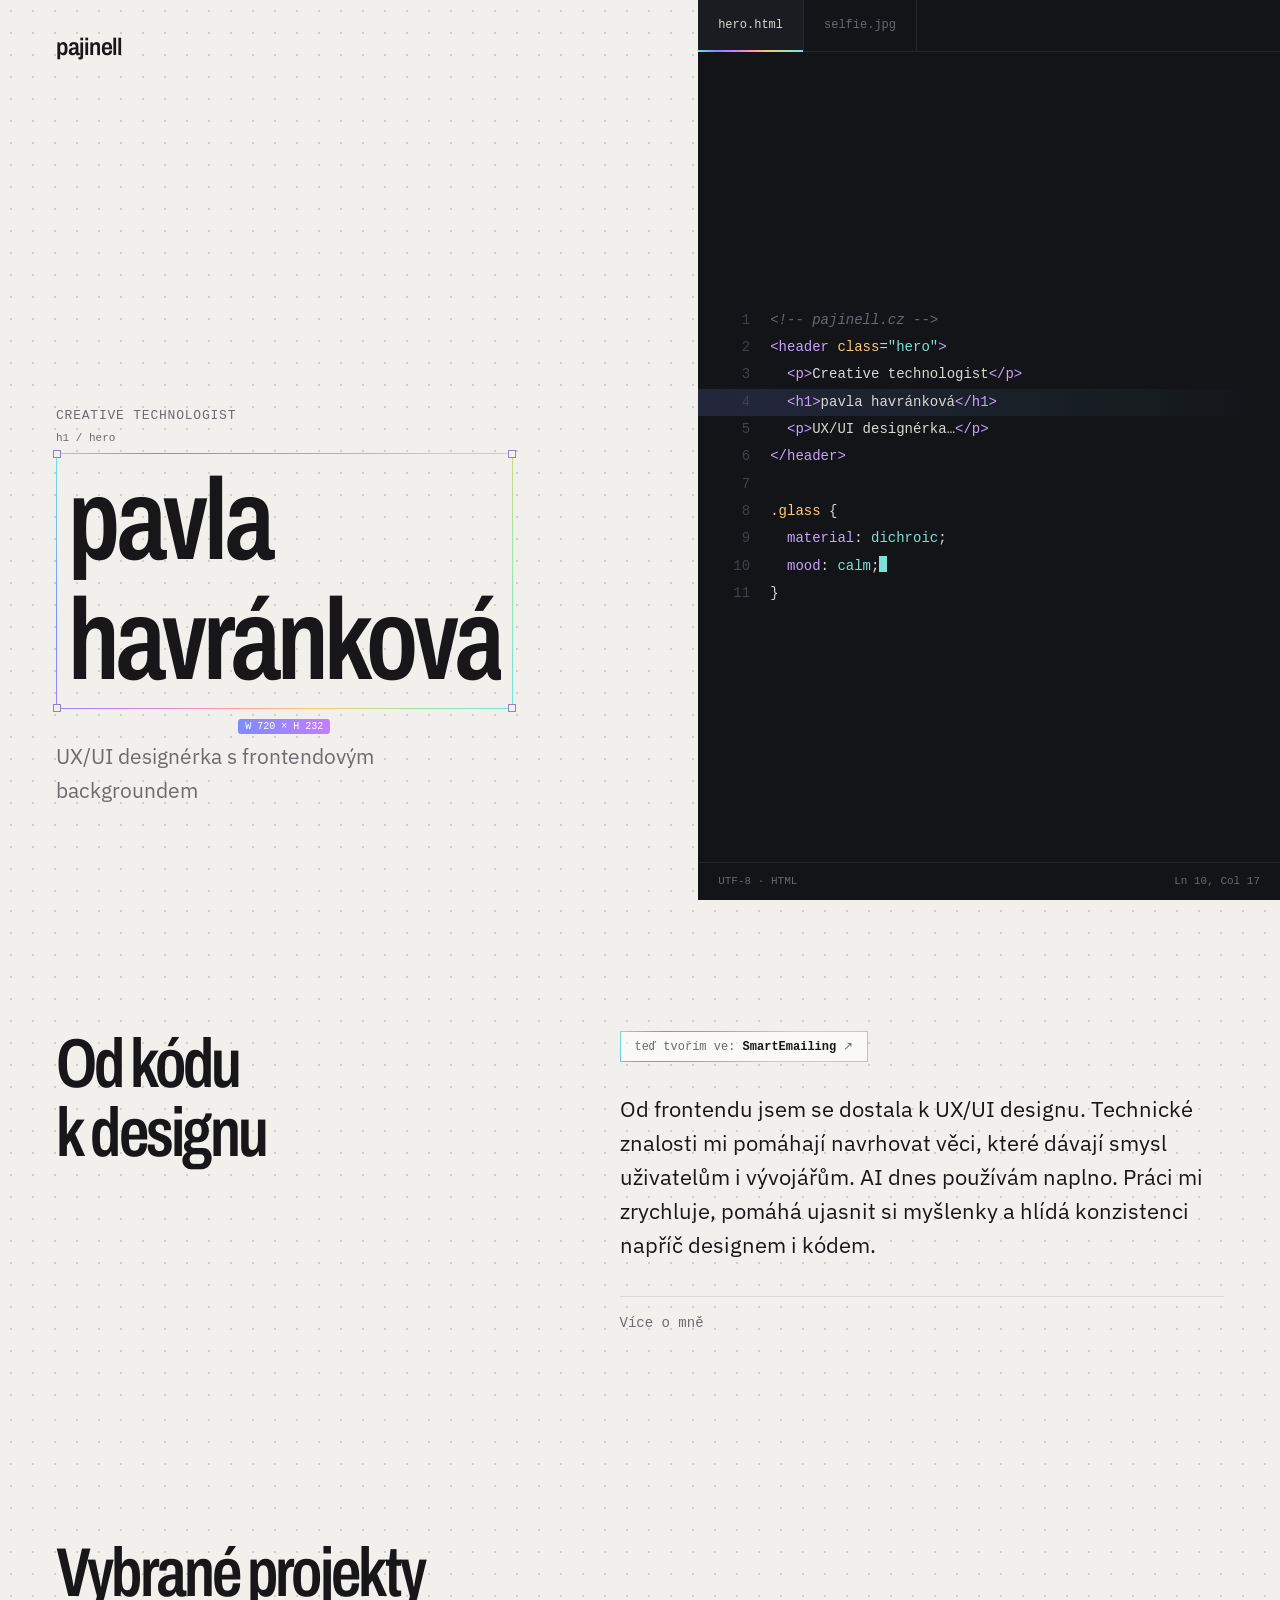
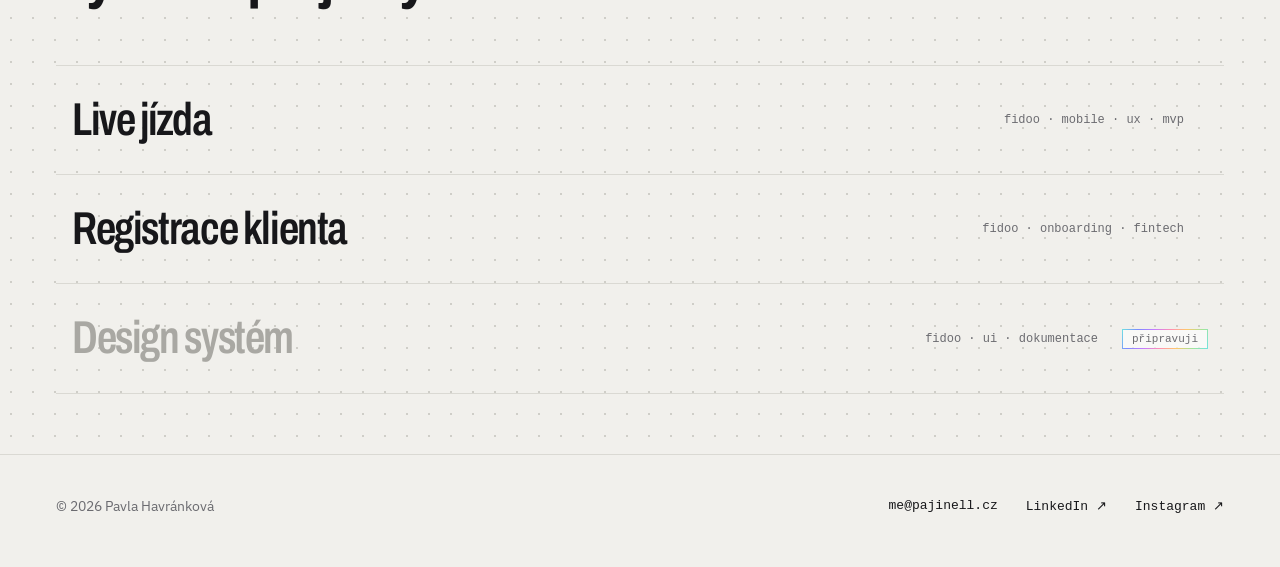
==== commit c528c0a5: "Add anonymous statistics Umami" ====
--- a/index.html
+++ b/index.html
@@ -13,6 +13,8 @@
 <link rel="icon" type="image/png" sizes="16x16" href="favicon-16x16.png">
 <link rel="apple-touch-icon" href="apple-touch-icon.png">
 <link rel="manifest" href="site.webmanifest">
+<!-- Umami — anonymní statistiky bez cookies (měří jen na pajinell.cz) -->
+<script defer src="https://cloud.umami.is/script.js" data-website-id="6271622a-fc8d-4e80-adc5-8b28368f5294" data-domains="pajinell.cz,www.pajinell.cz"></script>
 <link rel="preconnect" href="https://fonts.googleapis.com">
 <link rel="preconnect" href="https://fonts.gstatic.com" crossorigin>
 <link href="https://fonts.googleapis.com/css2?family=Archivo:wdth,wght@62..125,300..800&family=IBM+Plex+Sans:wght@400;500&display=swap" rel="stylesheet">
@@ -177,10 +179,9 @@
   .projects { list-style: none; margin-top: 56px; border-top: 1px solid #DAD9D3; }
   .projects li { border-bottom: 1px solid #DAD9D3; }
   .project {
-    position: relative; display: grid; grid-template-columns: 64px 1fr auto auto; align-items: center; gap: 24px;
+    position: relative; display: grid; grid-template-columns: 1fr auto auto; align-items: center; gap: 24px;
     padding: 30px 16px; color: var(--ink); text-decoration: none;
   }
-  .project .no { font: 12px var(--mono); color: var(--muted); }
   .project h3 { font-family: "Archivo", sans-serif; font-weight: 600; font-stretch: 72%; font-variation-settings: "wdth" 72;
     font-size: clamp(32px, 3.6vw, 54px); letter-spacing: -0.03em; line-height: 1.05; transition: transform .5s var(--ease); }
   .project .tags { font: 12px var(--mono); color: var(--muted); text-align: right; }
@@ -190,7 +191,7 @@
   a.project:hover::before, a.project:focus-visible::before { opacity: 1; }
   a.project:hover h3 { transform: translateX(10px); }
   .project.is-soon { cursor: default; }
-  .project.is-soon h3, .project.is-soon .no { color: #A9A8A3; }
+  .project.is-soon h3 { color: #A9A8A3; }
   .project .soon { font: 11px var(--mono); padding: 3px 9px; border: 1px solid transparent; border-image: linear-gradient(120deg, var(--dichro)) 1; background: rgba(255,255,255,.6); color: var(--muted); } /* stejný podklad jako štítek SmartEmailing */
 
 
@@ -212,8 +213,8 @@
     .editor { font-size: 12px; }
     section { padding: 90px 24px 40px; }
     .about { grid-template-columns: 1fr; row-gap: 30px; }
-    .project { grid-template-columns: 36px 1fr auto; gap: 14px; padding: 22px 6px; }
-    .project .tags { grid-column: 2 / 3; text-align: left; order: 3; }
+    .project { grid-template-columns: 1fr auto; gap: 14px; padding: 22px 6px; }
+    .project .tags { grid-column: 1 / 2; text-align: left; order: 3; }
     footer { padding: 30px 24px 40px; flex-direction: column-reverse; align-items: flex-start; gap: 40px; }
     .social { gap: 20px; }
   }
@@ -311,7 +312,7 @@
       <h2>Od kódu<br>k&nbsp;designu</h2>
     </div>
     <div>
-      <a class="now" href="https://www.smartemailing.cz/?utm_source=pajinell.cz&amp;utm_medium=referral&amp;utm_campaign=portfolio" target="_blank" rel="noopener">
+      <a class="now" data-umami-event="SmartEmailing (štítek)" href="https://www.smartemailing.cz/?utm_source=pajinell.cz&amp;utm_medium=referral&amp;utm_campaign=portfolio" target="_blank" rel="noopener">
         <span>teď tvořím ve: <strong>SmartEmailing</strong> ↗</span>
         <span class="sr-only"> (otevře se v&nbsp;novém okně)</span>
       </a>
@@ -321,9 +322,9 @@
         <summary>Více o mně</summary>
         <div class="body">
           <!-- TODO: finální text od Pavly -->
-          <p>K&nbsp;IT jsem se dostala díky <a href="https://www.czechitas.cz/?utm_source=pajinell.cz&amp;utm_medium=referral&amp;utm_campaign=portfolio" target="_blank" rel="noopener">Czechitas</a>. Jednodenní workshop „Vytvoř si svůj web“ mě nadchl natolik, že jsem se přihlásila na půlroční kurz frontend kodérky, dala výpověď v&nbsp;práci office manažerky a&nbsp;šla to zkusit. Přes rok jsem pak v&nbsp;Mall.cz tvořila a&nbsp;spravovala kampaňové stránky napříč celou Mall skupinou v&nbsp;pěti zemích.</p>
-          <p>Potom přišlo <a href="https://www.fidoo.com/?utm_source=pajinell.cz&amp;utm_medium=referral&amp;utm_campaign=portfolio" target="_blank" rel="noopener">Direct Fidoo</a> a&nbsp;s&nbsp;ním Angular. Stavěla jsem HTML šablony a&nbsp;starala se o&nbsp;sdílené komponenty napříč nx monorepem pro tři aplikace. Zažila jsem dva brandové redesigny a&nbsp;postupně se přesunula na pozici UX/UI designérky, kde jsem navrhovala podobu a&nbsp;flow pro vývoj Fidoo aplikací.</p>
-          <p>Od září 2026 píšu novou kapitolu ve <a href="https://www.smartemailing.cz/?utm_source=pajinell.cz&amp;utm_medium=referral&amp;utm_campaign=portfolio" target="_blank" rel="noopener">SmartEmailingu</a>. Mám možnost podílet se na UX/UI rozvoji webové aplikace, stylování komponent a&nbsp;stavbě nového webu.</p>
+          <p>K&nbsp;IT jsem se dostala díky <a data-umami-event="Czechitas" href="https://www.czechitas.cz/?utm_source=pajinell.cz&amp;utm_medium=referral&amp;utm_campaign=portfolio" target="_blank" rel="noopener">Czechitas</a>. Jednodenní workshop „Vytvoř si svůj web“ mě nadchl natolik, že jsem se přihlásila na půlroční kurz frontend kodérky, dala výpověď v&nbsp;práci office manažerky a&nbsp;šla to zkusit. Přes rok jsem pak v&nbsp;Mall.cz tvořila a&nbsp;spravovala kampaňové stránky napříč celou Mall skupinou v&nbsp;pěti zemích.</p>
+          <p>Potom přišlo <a data-umami-event="Fidoo" href="https://www.fidoo.com/?utm_source=pajinell.cz&amp;utm_medium=referral&amp;utm_campaign=portfolio" target="_blank" rel="noopener">Direct Fidoo</a> a&nbsp;s&nbsp;ním Angular. Stavěla jsem HTML šablony a&nbsp;starala se o&nbsp;sdílené komponenty napříč nx monorepem pro tři aplikace. Zažila jsem dva brandové redesigny a&nbsp;postupně se přesunula na pozici UX/UI designérky, kde jsem navrhovala podobu a&nbsp;flow pro vývoj Fidoo aplikací.</p>
+          <p>Od září 2026 píšu novou kapitolu ve <a data-umami-event="SmartEmailing (text)" href="https://www.smartemailing.cz/?utm_source=pajinell.cz&amp;utm_medium=referral&amp;utm_campaign=portfolio" target="_blank" rel="noopener">SmartEmailingu</a>. Mám možnost podílet se na UX/UI rozvoji webové aplikace, stylování komponent a&nbsp;stavbě nového webu.</p>
         </div>
       </details>
     </div>
@@ -334,13 +335,13 @@
   <div class="up"><h2>Vybrané projekty</h2></div>
   <ol class="projects up">
     <li><a class="project" href="#live-jizda" data-project="live-jizda">
-      <span class="no">01</span><h3>Live jízda</h3><span class="tags">fidoo · mobile · ux · mvp</span>
+      <h3>Live jízda</h3><span class="tags">fidoo · mobile · ux · mvp</span>
     </a></li>
     <li><a class="project" href="#registrace-klienta" data-project="onboarding">
-      <span class="no">02</span><h3>Registrace klienta</h3><span class="tags">fidoo · onboarding · fintech</span>
+      <h3>Registrace klienta</h3><span class="tags">fidoo · onboarding · fintech</span>
     </a></li>
     <li><div class="project is-soon">
-      <span class="no">03</span><h3>Design systém</h3><span class="tags">fidoo · ui · dokumentace</span><span class="soon">připravuji</span>
+      <h3>Design systém</h3><span class="tags">fidoo · ui · dokumentace</span><span class="soon">připravuji</span>
     </div></li>
   </ol>
 </section>
@@ -348,9 +349,9 @@
 <footer id="contact">
   <span>© 2026 Pavla Havránková</span>
   <nav class="social" aria-label="Kontakty">
-    <a href="mailto:me@pajinell.cz">me@pajinell.cz</a>
-    <a href="https://www.linkedin.com/in/pajinell/" target="_blank" rel="noopener">LinkedIn ↗<span class="sr-only"> (otevře se v&nbsp;novém okně)</span></a>
-    <a href="https://www.instagram.com/pajinell/" target="_blank" rel="noopener">Instagram ↗<span class="sr-only"> (otevře se v&nbsp;novém okně)</span></a>
+    <a data-umami-event="E-mail" href="mailto:me@pajinell.cz">me@pajinell.cz</a>
+    <a data-umami-event="LinkedIn" href="https://www.linkedin.com/in/pajinell/" target="_blank" rel="noopener">LinkedIn ↗<span class="sr-only"> (otevře se v&nbsp;novém okně)</span></a>
+    <a data-umami-event="Instagram" href="https://www.instagram.com/pajinell/" target="_blank" rel="noopener">Instagram ↗<span class="sr-only"> (otevře se v&nbsp;novém okně)</span></a>
   </nav>
 </footer>
 
@@ -470,6 +471,12 @@
       if (e.key === 'ArrowRight' || e.key === 'ArrowLeft') { const n = tabs[(i + (e.key === 'ArrowRight' ? 1 : tabs.length - 1)) % tabs.length]; selectTab(n); n.focus(); }
     });
   });
+  // ---------- statistiky (Umami) ----------
+  const track = (name, data) => { if (window.umami) umami.track(name, data); };
+  document.querySelectorAll('a.project[data-project]').forEach(a =>
+    a.addEventListener('click', () => track('Projekt: ' + a.querySelector('h3').textContent)));
+  document.querySelector('.more')?.addEventListener('toggle', (e) => { if (e.target.open) track('Více o mně'); });
+  document.getElementById('tab-selfie')?.addEventListener('click', () => track('Selfie'));
 </script>
 </body>
 </html>
